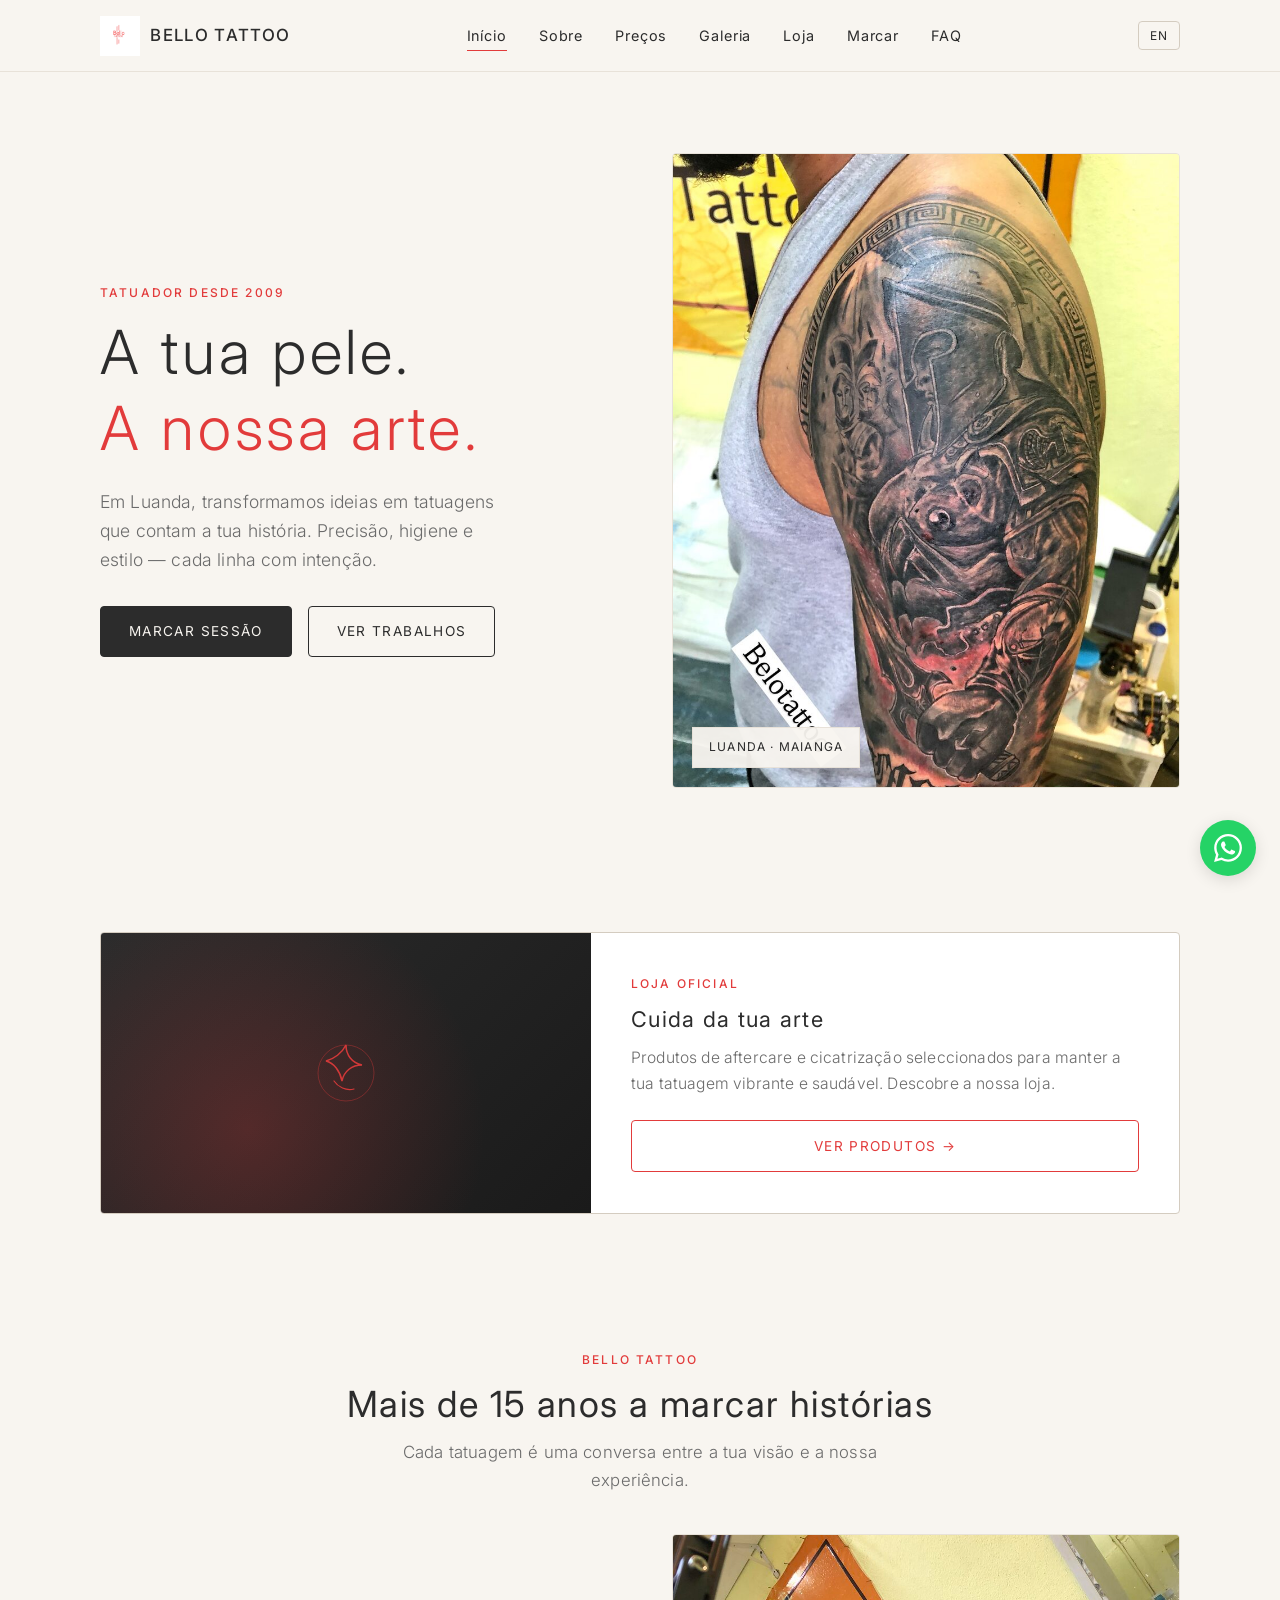
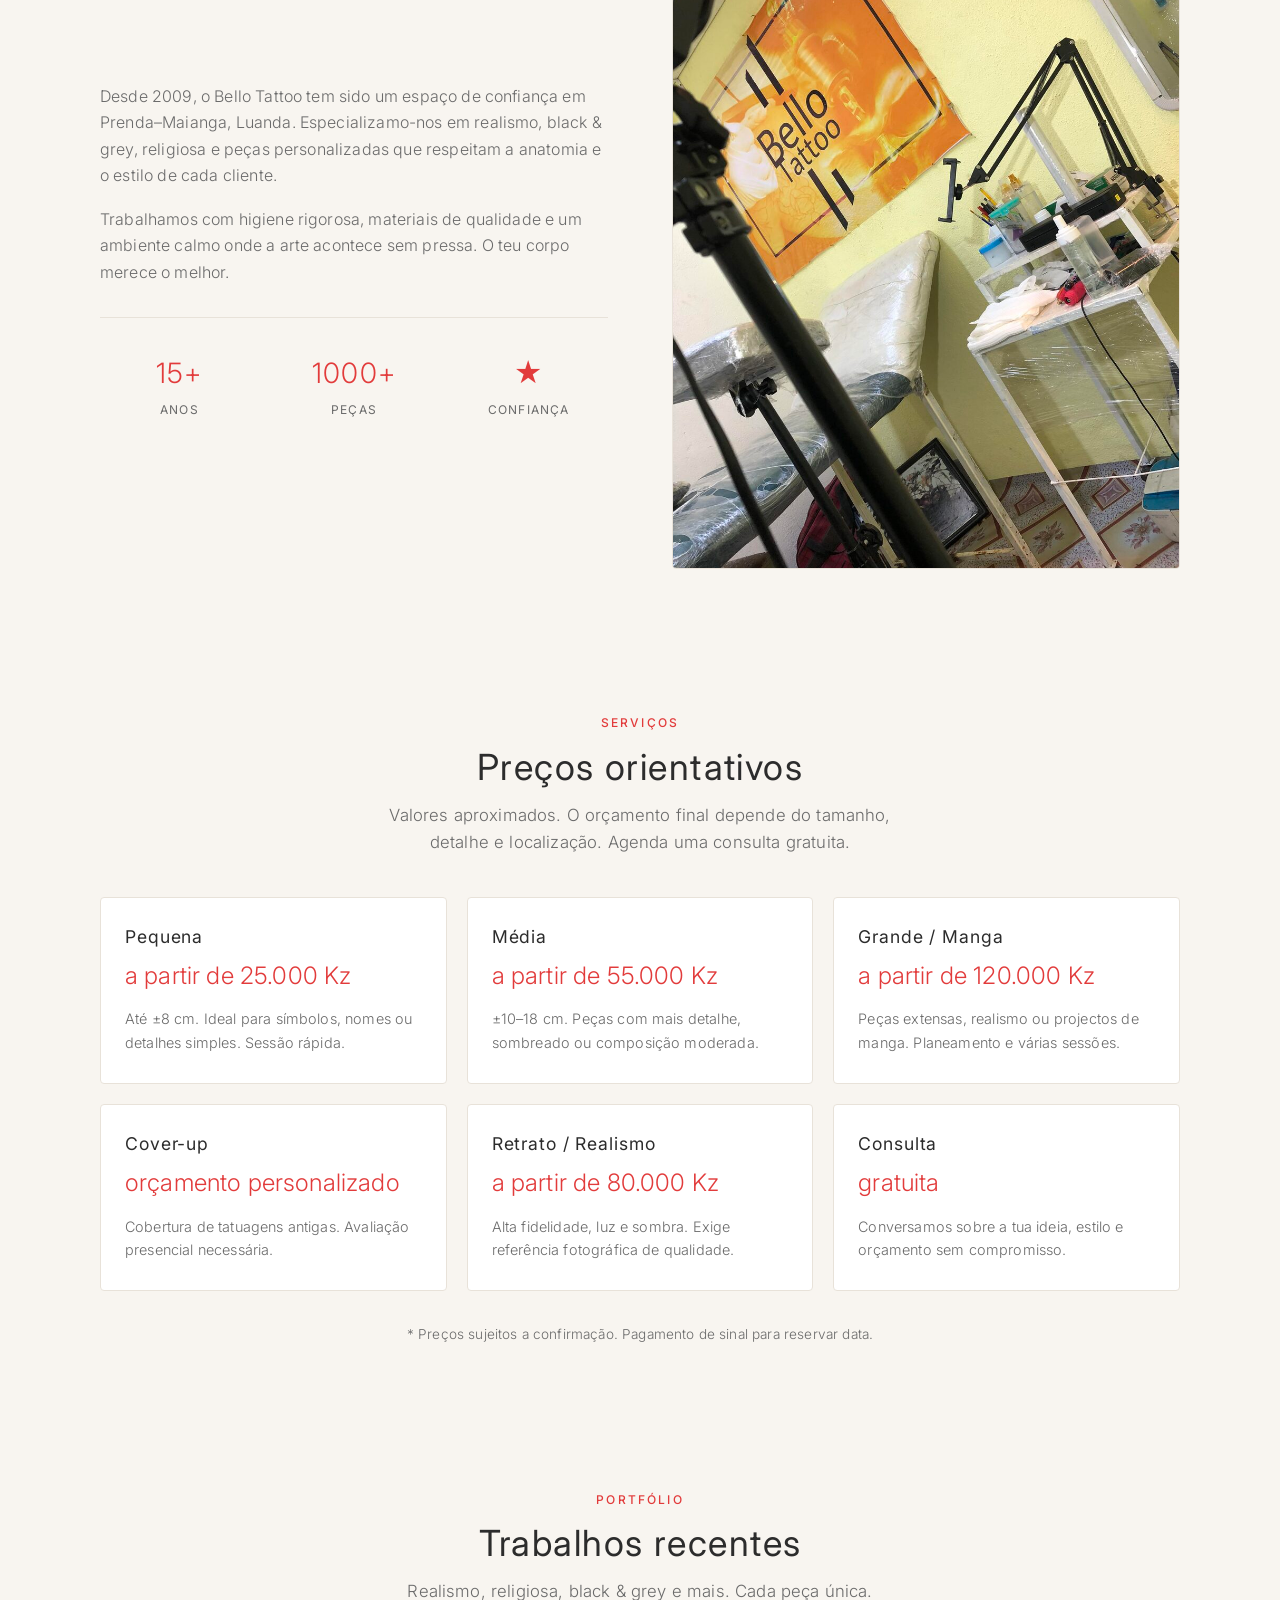
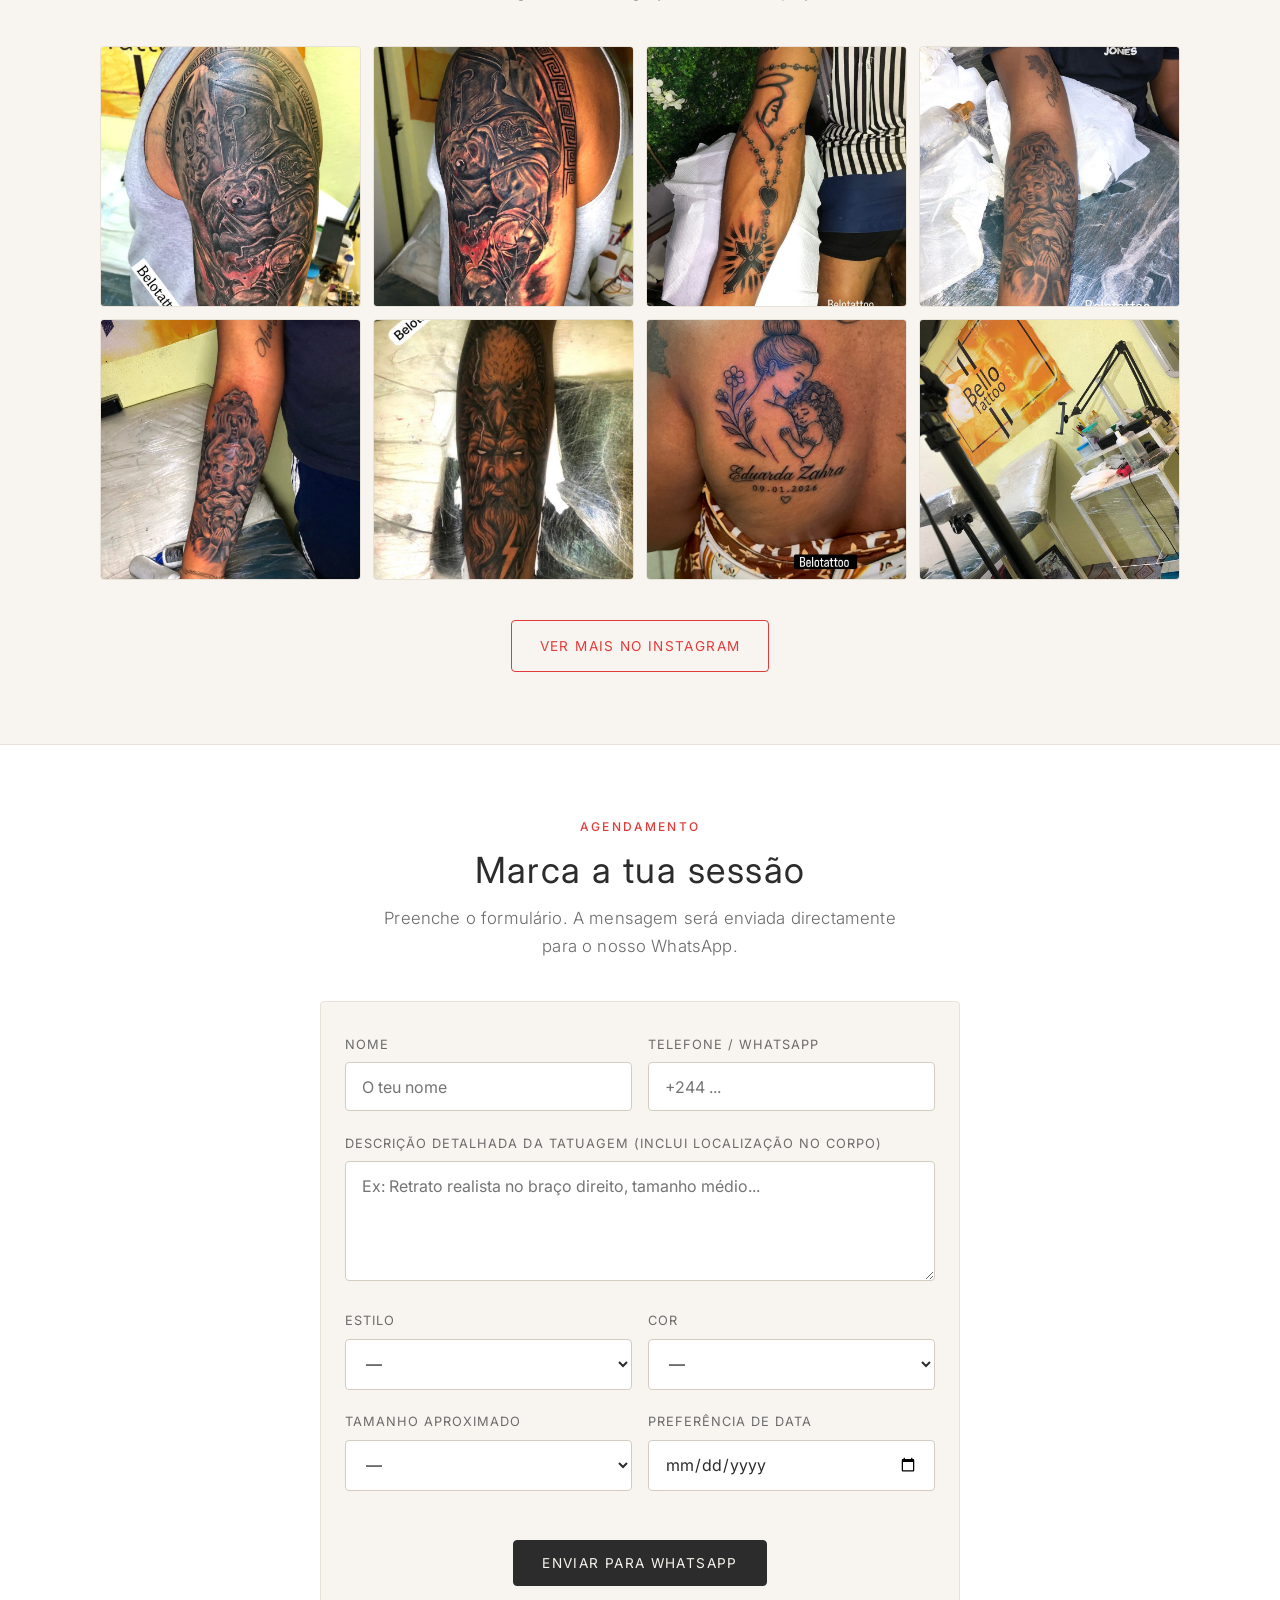
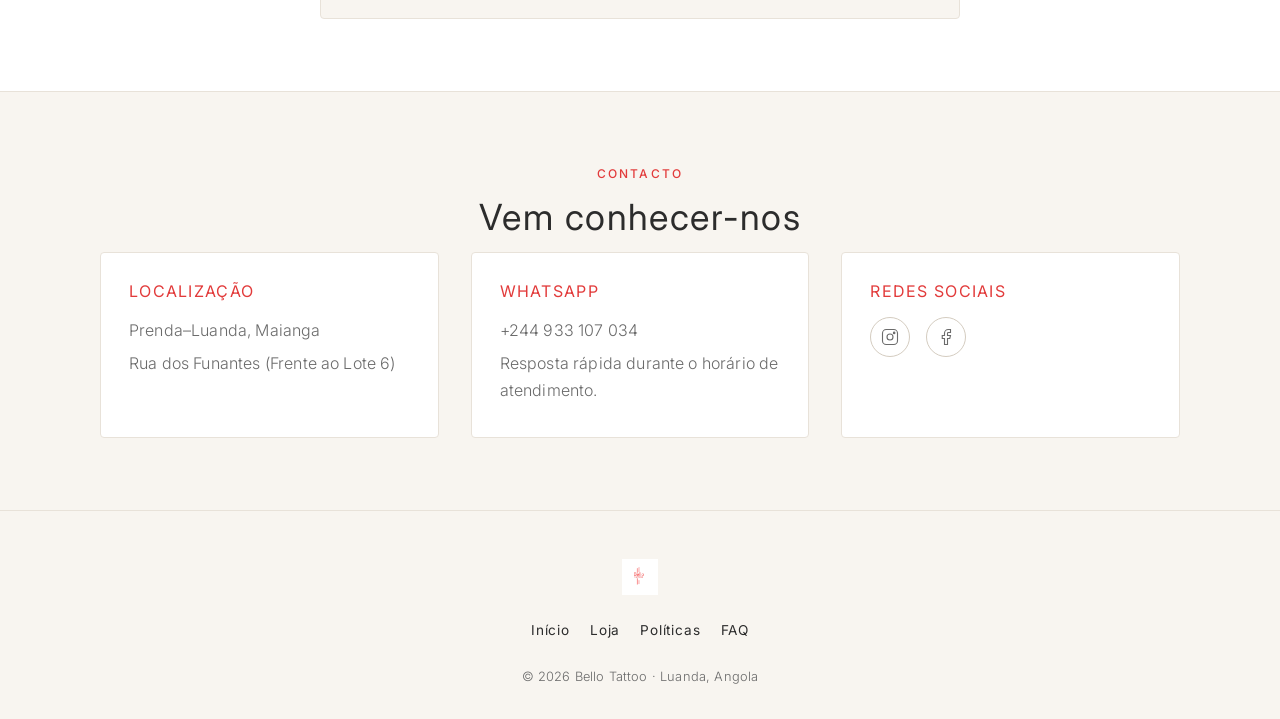
==== Bello-Tattoo-Website/index.html @ 1ad39132 "Add files via upload" ====
<!DOCTYPE html>
<html lang="pt" data-lang="pt">
<head>
  <meta charset="UTF-8" />
  <meta name="viewport" content="width=device-width, initial-scale=1" />
  <meta name="description" content="Bello Tattoo — Tatuagens profissionais em Luanda desde 2009. Arte na pele com excelência." />
  <title>Bello Tattoo | Arte na Pele desde 2009 — Luanda</title>
  <link rel="icon" href="favicon.ico" sizes="any" />
  <link rel="icon" type="image/png" sizes="32x32" href="favicon-32.png" />
  <link rel="icon" type="image/png" sizes="16x16" href="favicon-16.png" />
  <link rel="preconnect" href="https://fonts.googleapis.com" />
  <link rel="preconnect" href="https://fonts.gstatic.com" crossorigin />
  <link href="https://fonts.googleapis.com/css2?family=Inter:wght@300;400;500&display=swap" rel="stylesheet" />
  <link rel="stylesheet" href="css/styles.css" />
</head>
<body>
  <!-- Header -->
  <header class="site-header">
    <div class="header-inner">
      <a href="index.html" class="logo-link">
        <img src="images/logo.jpg" alt="Bello Tattoo" />
        <span class="logo-text">Bello Tattoo</span>
      </a>
      <nav class="nav-desktop">
        <a href="index.html" class="lang-pt">Início</a>
        <a href="index.html" class="lang-en">Home</a>
        <a href="#about" class="lang-pt">Sobre</a>
        <a href="#about" class="lang-en">About</a>
        <a href="#prices" class="lang-pt">Preços</a>
        <a href="#prices" class="lang-en">Prices</a>
        <a href="#gallery" class="lang-pt">Galeria</a>
        <a href="#gallery" class="lang-en">Gallery</a>
        <a href="products.html" class="lang-pt">Loja</a>
        <a href="products.html" class="lang-en">Shop</a>
        <a href="#booking" class="lang-pt">Marcar</a>
        <a href="#booking" class="lang-en">Book</a>
        <a href="faq.html" class="lang-pt">FAQ</a>
        <a href="faq.html" class="lang-en">FAQ</a>
      </nav>
      <div class="header-actions">
        <button class="lang-toggle" type="button" aria-label="Change language">EN</button>
        <button class="hamburger" type="button" aria-label="Menu">
          <span></span><span></span><span></span>
        </button>
      </div>
    </div>
  </header>

  <nav class="nav-mobile">
    <a href="index.html" class="lang-pt">Início</a>
    <a href="index.html" class="lang-en">Home</a>
    <a href="#about" class="lang-pt">Sobre</a>
    <a href="#about" class="lang-en">About</a>
    <a href="#prices" class="lang-pt">Preços</a>
    <a href="#prices" class="lang-en">Prices</a>
    <a href="#gallery" class="lang-pt">Galeria</a>
    <a href="#gallery" class="lang-en">Gallery</a>
    <a href="products.html" class="lang-pt">Loja Aftercare</a>
    <a href="products.html" class="lang-en">Aftercare Shop</a>
    <a href="#booking" class="lang-pt">Marcar Sessão</a>
    <a href="#booking" class="lang-en">Book Session</a>
    <a href="policies.html" class="lang-pt">Políticas</a>
    <a href="policies.html" class="lang-en">Policies</a>
    <a href="faq.html" class="lang-pt">FAQ &amp; Aftercare</a>
    <a href="faq.html" class="lang-en">FAQ &amp; Aftercare</a>
  </nav>

  <main>
    <!-- Hero -->
    <section class="hero">
      <div class="container hero-grid">
        <div class="hero-content">
          <span class="eyebrow lang-pt">Tatuador desde 2009</span>
          <span class="eyebrow lang-en">Tattoo artist since 2009</span>
          <h1 class="lang-pt">A tua pele.<br /><span>A nossa arte.</span></h1>
          <h1 class="lang-en">Your skin.<br /><span>Our art.</span></h1>
          <p class="hero-lead lang-pt">
            Em Luanda, transformamos ideias em tatuagens que contam a tua história.
            Precisão, higiene e estilo — cada linha com intenção.
          </p>
          <p class="hero-lead lang-en">
            In Luanda, we turn ideas into tattoos that tell your story.
            Precision, hygiene and style — every line with purpose.
          </p>
          <div class="hero-cta">
            <a href="#booking" class="btn btn-filled lang-pt">Marcar Sessão</a>
            <a href="#booking" class="btn btn-filled lang-en">Book a Session</a>
            <a href="#gallery" class="btn lang-pt">Ver Trabalhos</a>
            <a href="#gallery" class="btn lang-en">View Work</a>
          </div>
        </div>
        <div class="hero-visual">
          <img src="images/gallery-1.jpg" alt="Tatuagem realista Bello Tattoo" />
          <div class="hero-badge lang-pt">Luanda · Maianga</div>
          <div class="hero-badge lang-en">Luanda · Maianga</div>
        </div>
      </div>
    </section>

    <!-- Artistic Store Card -->
    <section class="store-card-section">
      <div class="container">
        <a href="products.html" class="store-card">
          <div class="store-card-visual">
            <svg viewBox="0 0 80 80" fill="none" xmlns="http://www.w3.org/2000/svg">
              <path d="M40 12c-4 8-12 14-20 16 8 2 14 10 16 20 2-10 10-16 20-16-10-2-16-10-16-20z" stroke="#e23b3b" stroke-width="1.5"/>
              <circle cx="40" cy="40" r="28" stroke="#e23b3b" stroke-width="1" opacity="0.4"/>
              <path d="M28 48c4 6 12 10 20 8" stroke="#e23b3b" stroke-width="1.2" stroke-linecap="round"/>
            </svg>
          </div>
          <div class="store-card-body">
            <span class="eyebrow lang-pt">Loja oficial</span>
            <span class="eyebrow lang-en">Official store</span>
            <h3 class="lang-pt">Cuida da tua arte</h3>
            <h3 class="lang-en">Care for your art</h3>
            <p class="lang-pt">
              Produtos de aftercare e cicatrização seleccionados para manter a tua tatuagem vibrante e saudável.
              Descobre a nossa loja.
            </p>
            <p class="lang-en">
              Selected aftercare and healing products to keep your tattoo vibrant and healthy.
              Explore our shop.
            </p>
            <span class="btn btn-accent lang-pt">Ver produtos →</span>
            <span class="btn btn-accent lang-en">View products →</span>
          </div>
        </a>
      </div>
    </section>

    <!-- About -->
    <section id="about">
      <div class="container">
        <span class="eyebrow" style="text-align:center">Bello Tattoo</span>
        <h2 class="section-title lang-pt">Mais de 15 anos a marcar histórias</h2>
        <h2 class="section-title lang-en">Over 15 years marking stories</h2>
        <p class="section-sub lang-pt">
          Cada tatuagem é uma conversa entre a tua visão e a nossa experiência.
        </p>
        <p class="section-sub lang-en">
          Every tattoo is a conversation between your vision and our experience.
        </p>

        <div class="about-grid">
          <div class="about-text">
            <p class="lang-pt">
              Desde 2009, o Bello Tattoo tem sido um espaço de confiança em Prenda–Maianga, Luanda.
              Especializamo-nos em realismo, black &amp; grey, religiosa e peças personalizadas que respeitam a anatomia e o estilo de cada cliente.
            </p>
            <p class="lang-en">
              Since 2009, Bello Tattoo has been a trusted space in Prenda–Maianga, Luanda.
              We specialise in realism, black &amp; grey, religious pieces and custom work that respects anatomy and each client’s style.
            </p>
            <p class="lang-pt">
              Trabalhamos com higiene rigorosa, materiais de qualidade e um ambiente calmo onde a arte acontece sem pressa.
              O teu corpo merece o melhor.
            </p>
            <p class="lang-en">
              We work with strict hygiene, quality materials and a calm environment where art happens without rush.
              Your body deserves the best.
            </p>
            <div class="about-stats">
              <div class="stat">
                <div class="stat-num">15+</div>
                <div class="stat-label lang-pt">Anos</div>
                <div class="stat-label lang-en">Years</div>
              </div>
              <div class="stat">
                <div class="stat-num">1000+</div>
                <div class="stat-label lang-pt">Peças</div>
                <div class="stat-label lang-en">Pieces</div>
              </div>
              <div class="stat">
                <div class="stat-num">★</div>
                <div class="stat-label lang-pt">Confiança</div>
                <div class="stat-label lang-en">Trust</div>
              </div>
            </div>
          </div>
          <div class="about-img">
            <img src="images/studio.jpg" alt="Estúdio Bello Tattoo" />
          </div>
        </div>
      </div>
    </section>

    <!-- Prices -->
    <section id="prices">
      <div class="container">
        <span class="eyebrow" style="text-align:center">Serviços</span>
        <h2 class="section-title lang-pt">Preços orientativos</h2>
        <h2 class="section-title lang-en">Indicative prices</h2>
        <p class="section-sub lang-pt">
          Valores aproximados. O orçamento final depende do tamanho, detalhe e localização.
          Agenda uma consulta gratuita.
        </p>
        <p class="section-sub lang-en">
          Approximate values. Final quote depends on size, detail and placement.
          Book a free consultation.
        </p>

        <div class="prices-grid">
          <div class="price-card">
            <h3 class="lang-pt">Pequena</h3>
            <h3 class="lang-en">Small</h3>
            <div class="price">a partir de 25.000 Kz</div>
            <p class="lang-pt">Até ±8 cm. Ideal para símbolos, nomes ou detalhes simples. Sessão rápida.</p>
            <p class="lang-en">Up to ±8 cm. Ideal for symbols, names or simple details. Quick session.</p>
          </div>
          <div class="price-card">
            <h3 class="lang-pt">Média</h3>
            <h3 class="lang-en">Medium</h3>
            <div class="price">a partir de 55.000 Kz</div>
            <p class="lang-pt">±10–18 cm. Peças com mais detalhe, sombreado ou composição moderada.</p>
            <p class="lang-en">±10–18 cm. Pieces with more detail, shading or moderate composition.</p>
          </div>
          <div class="price-card">
            <h3 class="lang-pt">Grande / Manga</h3>
            <h3 class="lang-en">Large / Sleeve</h3>
            <div class="price">a partir de 120.000 Kz</div>
            <p class="lang-pt">Peças extensas, realismo ou projectos de manga. Planeamento e várias sessões.</p>
            <p class="lang-en">Extensive pieces, realism or sleeve projects. Planning and multiple sessions.</p>
          </div>
          <div class="price-card">
            <h3 class="lang-pt">Cover-up</h3>
            <h3 class="lang-en">Cover-up</h3>
            <div class="price">orçamento personalizado</div>
            <p class="lang-pt">Cobertura de tatuagens antigas. Avaliação presencial necessária.</p>
            <p class="lang-en">Covering old tattoos. In-person assessment required.</p>
          </div>
          <div class="price-card">
            <h3 class="lang-pt">Retrato / Realismo</h3>
            <h3 class="lang-en">Portrait / Realism</h3>
            <div class="price">a partir de 80.000 Kz</div>
            <p class="lang-pt">Alta fidelidade, luz e sombra. Exige referência fotográfica de qualidade.</p>
            <p class="lang-en">High fidelity, light and shadow. Requires quality photo reference.</p>
          </div>
          <div class="price-card">
            <h3 class="lang-pt">Consulta</h3>
            <h3 class="lang-en">Consultation</h3>
            <div class="price">gratuita</div>
            <p class="lang-pt">Conversamos sobre a tua ideia, estilo e orçamento sem compromisso.</p>
            <p class="lang-en">We discuss your idea, style and budget with no obligation.</p>
          </div>
        </div>
        <p class="price-note lang-pt">* Preços sujeitos a confirmação. Pagamento de sinal para reservar data.</p>
        <p class="price-note lang-en">* Prices subject to confirmation. Deposit required to reserve a date.</p>
      </div>
    </section>

    <!-- Gallery -->
    <section id="gallery">
      <div class="container">
        <span class="eyebrow" style="text-align:center">Portfólio</span>
        <h2 class="section-title lang-pt">Trabalhos recentes</h2>
        <h2 class="section-title lang-en">Recent work</h2>
        <p class="section-sub lang-pt">Realismo, religiosa, black &amp; grey e mais. Cada peça única.</p>
        <p class="section-sub lang-en">Realism, religious, black &amp; grey and more. Every piece unique.</p>

        <div class="gallery-grid">
          <div class="gallery-item"><img src="images/gallery-1.jpg" alt="Tatuagem gladiador" loading="lazy" /></div>
          <div class="gallery-item"><img src="images/gallery-2.jpg" alt="Tatuagem realista" loading="lazy" /></div>
          <div class="gallery-item"><img src="images/gallery-3.jpg" alt="Tatuagem religiosa" loading="lazy" /></div>
          <div class="gallery-item"><img src="images/gallery-4.jpg" alt="Tatuagem anjos" loading="lazy" /></div>
          <div class="gallery-item"><img src="images/gallery-5.jpg" alt="Tatuagem anjos detalhe" loading="lazy" /></div>
          <div class="gallery-item"><img src="images/gallery-6.jpg" alt="Tatuagem águia e face" loading="lazy" /></div>
          <div class="gallery-item"><img src="images/gallery-7.jpg" alt="Tatuagem mãe e filha" loading="lazy" /></div>
          <div class="gallery-item"><img src="images/studio.jpg" alt="Estúdio" loading="lazy" /></div>
        </div>

        <div class="gallery-cta">
          <a href="https://www.instagram.com/p/Dbsh2meKQIz/" target="_blank" rel="noopener" class="btn btn-accent lang-pt">
            Ver mais no Instagram
          </a>
          <a href="https://www.instagram.com/p/Dbsh2meKQIz/" target="_blank" rel="noopener" class="btn btn-accent lang-en">
            See more on Instagram
          </a>
        </div>
      </div>
    </section>

    <!-- Booking -->
    <section id="booking" class="booking-section">
      <div class="container">
        <span class="eyebrow" style="text-align:center">Agendamento</span>
        <h2 class="section-title lang-pt">Marca a tua sessão</h2>
        <h2 class="section-title lang-en">Book your session</h2>
        <p class="section-sub lang-pt">
          Preenche o formulário. A mensagem será enviada directamente para o nosso WhatsApp.
        </p>
        <p class="section-sub lang-en">
          Fill in the form. The message will be sent directly to our WhatsApp.
        </p>

        <form id="booking-form" class="form-card">
          <div class="form-row">
            <div class="form-group">
              <label for="bk-name"><span class="lang-pt">Nome</span><span class="lang-en">Name</span></label>
              <input type="text" id="bk-name" name="name" required placeholder="O teu nome" />
            </div>
            <div class="form-group">
              <label for="bk-phone"><span class="lang-pt">Telefone / WhatsApp</span><span class="lang-en">Phone / WhatsApp</span></label>
              <input type="tel" id="bk-phone" name="phone" placeholder="+244 ..." />
            </div>
          </div>

          <div class="form-group">
            <label for="bk-description">
              <span class="lang-pt">Descrição detalhada da tatuagem (inclui localização no corpo)</span>
              <span class="lang-en">Detailed tattoo description (include body location)</span>
            </label>
            <textarea id="bk-description" name="description" required
              placeholder="Ex: Retrato realista no braço direito, tamanho médio..."></textarea>
          </div>

          <div class="form-row">
            <div class="form-group">
              <label for="bk-style"><span class="lang-pt">Estilo</span><span class="lang-en">Style</span></label>
              <select id="bk-style" name="style">
                <option value="">—</option>
                <option value="Realismo">Realismo</option>
                <option value="Black & Grey">Black &amp; Grey</option>
                <option value="Tradicional / Old School">Tradicional / Old School</option>
                <option value="Neotradicional">Neotradicional</option>
                <option value="Fineline">Fineline</option>
                <option value="Religiosa / Sagrada">Religiosa / Sagrada</option>
                <option value="Lettering">Lettering</option>
                <option value="Geométrico">Geométrico</option>
                <option value="Outro / Personalizado">Outro / Personalizado</option>
              </select>
            </div>
            <div class="form-group">
              <label for="bk-color"><span class="lang-pt">Cor</span><span class="lang-en">Colour</span></label>
              <select id="bk-color" name="color">
                <option value="">—</option>
                <option value="Preto e cinza">Preto e cinza (Black &amp; Grey)</option>
                <option value="Colorido">Colorido</option>
                <option value="Apenas preto">Apenas preto</option>
                <option value="Vermelho e preto">Vermelho e preto</option>
                <option value="A definir">A definir / To decide</option>
              </select>
            </div>
          </div>

          <div class="form-row">
            <div class="form-group">
              <label for="bk-size"><span class="lang-pt">Tamanho aproximado</span><span class="lang-en">Approximate size</span></label>
              <select id="bk-size" name="size">
                <option value="">—</option>
                <option value="Pequeno (até 8cm)">Pequeno (até 8cm)</option>
                <option value="Médio (10–18cm)">Médio (10–18cm)</option>
                <option value="Grande (20cm+)">Grande (20cm+)</option>
                <option value="Manga / Projecto grande">Manga / Projecto grande</option>
              </select>
            </div>
            <div class="form-group">
              <label for="bk-date"><span class="lang-pt">Preferência de data</span><span class="lang-en">Preferred date</span></label>
              <input type="date" id="bk-date" name="date" />
            </div>
          </div>

          <div class="form-actions">
            <button type="submit" class="btn btn-filled lang-pt">Enviar para WhatsApp</button>
            <button type="submit" class="btn btn-filled lang-en">Send to WhatsApp</button>
          </div>
        </form>
      </div>
    </section>

    <!-- Contact -->
    <section id="contact">
      <div class="container">
        <span class="eyebrow" style="text-align:center">Contacto</span>
        <h2 class="section-title lang-pt">Vem conhecer-nos</h2>
        <h2 class="section-title lang-en">Come visit us</h2>

        <div class="contact-grid">
          <div class="contact-card">
            <h3 class="lang-pt">Localização</h3>
            <h3 class="lang-en">Location</h3>
            <p>Prenda–Luanda, Maianga</p>
            <p>Rua dos Funantes (Frente ao Lote 6)</p>
          </div>
          <div class="contact-card">
            <h3>WhatsApp</h3>
            <p><a href="https://wa.me/244933107034">+244 933 107 034</a></p>
            <p class="lang-pt">Resposta rápida durante o horário de atendimento.</p>
            <p class="lang-en">Quick replies during business hours.</p>
          </div>
          <div class="contact-card">
            <h3 class="lang-pt">Redes sociais</h3>
            <h3 class="lang-en">Social</h3>
            <div class="social-links">
              <a href="https://www.instagram.com/p/Dbsh2meKQIz/" target="_blank" rel="noopener" aria-label="Instagram">
                <svg width="18" height="18" viewBox="0 0 24 24" fill="none" stroke="currentColor" stroke-width="1.5"><rect x="2" y="2" width="20" height="20" rx="5"/><circle cx="12" cy="12" r="4"/><circle cx="17.5" cy="6.5" r="1" fill="currentColor"/></svg>
              </a>
              <a href="https://www.facebook.com/jamantaabdance.belo" target="_blank" rel="noopener" aria-label="Facebook">
                <svg width="18" height="18" viewBox="0 0 24 24" fill="none" stroke="currentColor" stroke-width="1.5"><path d="M18 2h-3a5 5 0 0 0-5 5v3H7v4h3v8h4v-8h3l1-4h-4V7a1 1 0 0 1 1-1h3z"/></svg>
              </a>
            </div>
          </div>
        </div>
      </div>
    </section>
  </main>

  <footer class="site-footer">
    <div class="container">
      <div class="footer-logo">
        <img src="images/logo.jpg" alt="Bello Tattoo" />
      </div>
      <nav class="footer-nav">
        <a href="index.html" class="lang-pt">Início</a>
        <a href="index.html" class="lang-en">Home</a>
        <a href="products.html" class="lang-pt">Loja</a>
        <a href="products.html" class="lang-en">Shop</a>
        <a href="policies.html" class="lang-pt">Políticas</a>
        <a href="policies.html" class="lang-en">Policies</a>
        <a href="faq.html" class="lang-pt">FAQ</a>
        <a href="faq.html" class="lang-en">FAQ</a>
      </nav>
      <p class="footer-copy">© 2026 Bello Tattoo · Luanda, Angola</p>
    </div>
  </footer>

  <!-- Floating WhatsApp -->
  <a href="https://wa.me/244933107034" class="wa-float" target="_blank" rel="noopener" aria-label="WhatsApp">
    <svg viewBox="0 0 24 24"><path d="M17.472 14.382c-.297-.149-1.758-.867-2.03-.967-.273-.099-.471-.148-.67.15-.197.297-.767.966-.94 1.164-.173.199-.347.223-.644.075-.297-.15-1.255-.463-2.39-1.475-.883-.788-1.48-1.761-1.653-2.059-.173-.297-.018-.458.13-.606.134-.133.298-.347.446-.52.149-.174.198-.298.298-.497.099-.198.05-.371-.025-.52-.075-.149-.669-1.612-.916-2.207-.242-.579-.487-.5-.669-.51-.173-.008-.371-.01-.57-.01-.198 0-.52.074-.792.372-.272.297-1.04 1.016-1.04 2.479 0 1.462 1.065 2.875 1.213 3.074.149.198 2.096 3.2 5.077 4.487.709.306 1.262.489 1.694.625.712.227 1.36.195 1.871.118.571-.085 1.758-.719 2.006-1.413.248-.694.248-1.289.173-1.413-.074-.124-.272-.198-.57-.347m-5.421 7.403h-.004a9.87 9.87 0 01-5.031-1.378l-.361-.214-3.741.982.998-3.648-.235-.374a9.86 9.86 0 01-1.51-5.26c.001-5.45 4.436-9.884 9.888-9.884 2.64 0 5.122 1.03 6.988 2.898a9.825 9.825 0 012.893 6.994c-.003 5.45-4.435 9.884-9.885 9.884m8.413-18.297A11.815 11.815 0 0012.05 0C5.495 0 .16 5.335.157 11.892c0 2.096.547 4.142 1.588 5.945L.057 24l6.305-1.654a11.882 11.882 0 005.683 1.448h.005c6.554 0 11.89-5.335 11.893-11.893a11.821 11.821 0 00-3.48-8.413z"/></svg>
  </a>

  <script src="js/main.js"></script>
</body>
</html>
---- Bello-Tattoo-Website/css/styles.css ----
/* ============================================
   Bello Tattoo — Premium thin-line design
   Soft cream / charcoal / brand red accent
   Mobile-first, fully responsive
   ============================================ */

:root {
  --bg: #f8f5f0;
  --bg-card: #ffffff;
  --text: #2c2c2c;
  --text-muted: #6b6b6b;
  --accent: #e23b3b;
  --accent-soft: #f5d5d5;
  --border: #e8e2d9;
  --border-strong: #d4ccc0;
  --radius: 4px;
  --font: "Inter", system-ui, -apple-system, "Segoe UI", Roboto, sans-serif;
  --max: 1120px;
  --header-h: 72px;
}

*,
*::before,
*::after {
  box-sizing: border-box;
  margin: 0;
  padding: 0;
}

html {
  scroll-behavior: smooth;
  font-size: 16px;
}

body {
  font-family: var(--font);
  font-weight: 400;
  color: var(--text);
  background: var(--bg);
  line-height: 1.65;
  letter-spacing: 0.01em;
  -webkit-font-smoothing: antialiased;
  overflow-x: hidden;
}

img {
  max-width: 100%;
  height: auto;
  display: block;
}

a {
  color: inherit;
  text-decoration: none;
}

ul {
  list-style: none;
}

button,
input,
select,
textarea {
  font-family: inherit;
  font-size: inherit;
}

/* ---------- Typography ---------- */
h1, h2, h3, h4 {
  font-weight: 400;
  letter-spacing: 0.04em;
  line-height: 1.25;
}

.section-title {
  font-size: clamp(1.6rem, 4vw, 2.25rem);
  margin-bottom: 0.75rem;
  text-align: center;
}

.section-sub {
  text-align: center;
  color: var(--text-muted);
  font-weight: 300;
  max-width: 520px;
  margin: 0 auto 2.5rem;
  font-size: 1.05rem;
}

.eyebrow {
  display: block;
  font-size: 0.75rem;
  letter-spacing: 0.18em;
  text-transform: uppercase;
  color: var(--accent);
  margin-bottom: 0.75rem;
  font-weight: 500;
}

/* ---------- Layout ---------- */
.container {
  width: 100%;
  max-width: var(--max);
  margin: 0 auto;
  padding: 0 1.25rem;
}

section {
  padding: 4.5rem 0;
}

/* ---------- Header ---------- */
.site-header {
  position: fixed;
  top: 0;
  left: 0;
  right: 0;
  height: var(--header-h);
  background: rgba(248, 245, 240, 0.92);
  backdrop-filter: blur(10px);
  border-bottom: 1px solid var(--border);
  z-index: 1000;
  transition: background 0.25s;
}

.header-inner {
  display: flex;
  align-items: center;
  justify-content: space-between;
  height: 100%;
  max-width: var(--max);
  margin: 0 auto;
  padding: 0 1.25rem;
}

.logo-link {
  display: flex;
  align-items: center;
  gap: 0.65rem;
}

.logo-link img {
  height: 40px;
  width: auto;
}

.logo-text {
  font-size: 1.05rem;
  font-weight: 500;
  letter-spacing: 0.08em;
  text-transform: uppercase;
}

.nav-desktop {
  display: none;
  gap: 2rem;
  align-items: center;
}

.nav-desktop a {
  font-size: 0.9rem;
  font-weight: 400;
  letter-spacing: 0.06em;
  position: relative;
  padding: 0.25rem 0;
}

.nav-desktop a::after {
  content: "";
  position: absolute;
  left: 0;
  bottom: 0;
  width: 0;
  height: 1px;
  background: var(--accent);
  transition: width 0.3s ease;
}

.nav-desktop a:hover::after,
.nav-desktop a.active::after {
  width: 100%;
}

.header-actions {
  display: flex;
  align-items: center;
  gap: 0.75rem;
}

.lang-toggle {
  border: 1px solid var(--border-strong);
  background: transparent;
  padding: 0.35rem 0.7rem;
  font-size: 0.75rem;
  letter-spacing: 0.08em;
  cursor: pointer;
  border-radius: var(--radius);
  color: var(--text);
  transition: border-color 0.2s, color 0.2s;
}

.lang-toggle:hover {
  border-color: var(--accent);
  color: var(--accent);
}

/* Hamburger */
.hamburger {
  width: 28px;
  height: 20px;
  display: flex;
  flex-direction: column;
  justify-content: space-between;
  background: none;
  border: none;
  cursor: pointer;
  padding: 0;
  z-index: 1001;
}

.hamburger span {
  display: block;
  height: 1.5px;
  width: 100%;
  background: var(--text);
  transition: transform 0.35s ease, opacity 0.25s ease;
  transform-origin: center;
}

.hamburger.open span:nth-child(1) {
  transform: translateY(9.25px) rotate(45deg);
}

.hamburger.open span:nth-child(2) {
  opacity: 0;
}

.hamburger.open span:nth-child(3) {
  transform: translateY(-9.25px) rotate(-45deg);
}

/* Mobile nav */
.nav-mobile {
  position: fixed;
  inset: 0;
  background: var(--bg);
  display: flex;
  flex-direction: column;
  align-items: center;
  justify-content: center;
  gap: 1.75rem;
  opacity: 0;
  visibility: hidden;
  transition: opacity 0.3s, visibility 0.3s;
  z-index: 999;
}

.nav-mobile.open {
  opacity: 1;
  visibility: visible;
}

.nav-mobile a {
  font-size: 1.35rem;
  letter-spacing: 0.1em;
  font-weight: 300;
}

.nav-mobile a:hover {
  color: var(--accent);
}

/* ---------- Buttons ---------- */
.btn {
  display: inline-flex;
  align-items: center;
  justify-content: center;
  gap: 0.5rem;
  padding: 0.85rem 1.75rem;
  border: 1px solid var(--text);
  background: transparent;
  color: var(--text);
  font-size: 0.85rem;
  font-weight: 400;
  letter-spacing: 0.1em;
  text-transform: uppercase;
  border-radius: var(--radius);
  cursor: pointer;
  transition: background 0.25s, color 0.25s, border-color 0.25s;
}

.btn:hover {
  background: var(--text);
  color: var(--bg);
}

.btn-accent {
  border-color: var(--accent);
  color: var(--accent);
}

.btn-accent:hover {
  background: var(--accent);
  color: #fff;
}

.btn-filled {
  background: var(--text);
  color: var(--bg);
  border-color: var(--text);
}

.btn-filled:hover {
  background: var(--accent);
  border-color: var(--accent);
  color: #fff;
}

/* ---------- Hero ---------- */
.hero {
  min-height: 100vh;
  display: flex;
  align-items: center;
  padding-top: calc(var(--header-h) + 2rem);
  padding-bottom: 4rem;
  position: relative;
}

.hero-grid {
  display: grid;
  gap: 3rem;
  align-items: center;
}

.hero-content h1 {
  font-size: clamp(2.4rem, 7vw, 3.8rem);
  font-weight: 300;
  letter-spacing: 0.06em;
  margin-bottom: 1.25rem;
}

.hero-content h1 span {
  color: var(--accent);
}

.hero-lead {
  font-size: 1.1rem;
  font-weight: 300;
  color: var(--text-muted);
  max-width: 420px;
  margin-bottom: 2rem;
}

.hero-cta {
  display: flex;
  flex-wrap: wrap;
  gap: 1rem;
}

.hero-visual {
  position: relative;
}

.hero-visual img {
  width: 100%;
  aspect-ratio: 4/5;
  object-fit: cover;
  border: 1px solid var(--border);
  border-radius: var(--radius);
}

.hero-badge {
  position: absolute;
  bottom: 1.25rem;
  left: 1.25rem;
  background: rgba(248, 245, 240, 0.95);
  border: 1px solid var(--border);
  padding: 0.6rem 1rem;
  font-size: 0.75rem;
  letter-spacing: 0.1em;
  text-transform: uppercase;
}

/* ---------- Store Card (artistic) ---------- */
.store-card-section {
  padding: 2rem 0 4rem;
}

.store-card {
  display: grid;
  gap: 0;
  border: 1px solid var(--border-strong);
  border-radius: var(--radius);
  overflow: hidden;
  background: var(--bg-card);
  transition: border-color 0.3s;
}

.store-card:hover {
  border-color: var(--accent);
}

.store-card-visual {
  aspect-ratio: 16/10;
  background: linear-gradient(135deg, #2c2c2c 0%, #1a1a1a 100%);
  display: flex;
  align-items: center;
  justify-content: center;
  position: relative;
  overflow: hidden;
}

.store-card-visual::before {
  content: "";
  position: absolute;
  inset: 0;
  background: radial-gradient(circle at 30% 70%, rgba(226, 59, 59, 0.25), transparent 60%);
}

.store-card-visual svg {
  width: 80px;
  height: 80px;
  opacity: 0.9;
  position: relative;
  z-index: 1;
}

.store-card-body {
  padding: 2rem 1.75rem;
  text-align: center;
}

.store-card-body h3 {
  font-size: 1.35rem;
  margin-bottom: 0.75rem;
  letter-spacing: 0.06em;
}

.store-card-body p {
  color: var(--text-muted);
  font-weight: 300;
  margin-bottom: 1.5rem;
  font-size: 0.98rem;
}

/* ---------- About ---------- */
.about-grid {
  display: grid;
  gap: 2.5rem;
  align-items: center;
}

.about-text p {
  margin-bottom: 1.1rem;
  color: var(--text-muted);
  font-weight: 300;
}

.about-stats {
  display: grid;
  grid-template-columns: repeat(3, 1fr);
  gap: 1rem;
  margin-top: 2rem;
  padding-top: 2rem;
  border-top: 1px solid var(--border);
}

.stat {
  text-align: center;
}

.stat-num {
  font-size: 1.75rem;
  font-weight: 300;
  color: var(--accent);
  letter-spacing: 0.04em;
}

.stat-label {
  font-size: 0.75rem;
  letter-spacing: 0.1em;
  text-transform: uppercase;
  color: var(--text-muted);
  margin-top: 0.25rem;
}

.about-img {
  border: 1px solid var(--border);
  border-radius: var(--radius);
  overflow: hidden;
}

.about-img img {
  width: 100%;
  aspect-ratio: 4/5;
  object-fit: cover;
}

/* ---------- Prices / Services ---------- */
.prices-grid {
  display: grid;
  gap: 1.25rem;
}

.price-card {
  border: 1px solid var(--border);
  border-radius: var(--radius);
  padding: 1.75rem 1.5rem;
  background: var(--bg-card);
  transition: border-color 0.25s;
}

.price-card:hover {
  border-color: var(--accent);
}

.price-card h3 {
  font-size: 1.1rem;
  margin-bottom: 0.5rem;
  letter-spacing: 0.05em;
}

.price-card .price {
  font-size: 1.5rem;
  font-weight: 300;
  color: var(--accent);
  margin-bottom: 0.75rem;
}

.price-card p {
  font-size: 0.9rem;
  color: var(--text-muted);
  font-weight: 300;
}

.price-note {
  text-align: center;
  margin-top: 2rem;
  font-size: 0.85rem;
  color: var(--text-muted);
  font-weight: 300;
}

/* ---------- Gallery ---------- */
.gallery-grid {
  display: grid;
  grid-template-columns: repeat(2, 1fr);
  gap: 0.75rem;
}

.gallery-item {
  position: relative;
  overflow: hidden;
  border: 1px solid var(--border);
  border-radius: var(--radius);
  aspect-ratio: 1;
}

.gallery-item img {
  width: 100%;
  height: 100%;
  object-fit: cover;
  transition: transform 0.5s ease;
}

.gallery-item:hover img {
  transform: scale(1.04);
}

.gallery-cta {
  text-align: center;
  margin-top: 2.5rem;
}

/* ---------- Booking Form ---------- */
.booking-section {
  background: var(--bg-card);
  border-top: 1px solid var(--border);
  border-bottom: 1px solid var(--border);
}

.form-card {
  max-width: 640px;
  margin: 0 auto;
  border: 1px solid var(--border);
  border-radius: var(--radius);
  padding: 2rem 1.5rem;
  background: var(--bg);
}

.form-group {
  margin-bottom: 1.35rem;
}

.form-group label {
  display: block;
  font-size: 0.8rem;
  letter-spacing: 0.08em;
  text-transform: uppercase;
  margin-bottom: 0.45rem;
  color: var(--text-muted);
}

.form-group input,
.form-group select,
.form-group textarea {
  width: 100%;
  padding: 0.85rem 1rem;
  border: 1px solid var(--border-strong);
  border-radius: var(--radius);
  background: var(--bg-card);
  color: var(--text);
  transition: border-color 0.2s;
}

.form-group input:focus,
.form-group select:focus,
.form-group textarea:focus {
  outline: none;
  border-color: var(--accent);
}

.form-group textarea {
  min-height: 120px;
  resize: vertical;
}

.form-row {
  display: grid;
  gap: 1rem;
}

.form-actions {
  margin-top: 1.75rem;
  text-align: center;
}

/* ---------- Contact ---------- */
.contact-grid {
  display: grid;
  gap: 2rem;
}

.contact-card {
  border: 1px solid var(--border);
  border-radius: var(--radius);
  padding: 1.75rem;
  background: var(--bg-card);
}

.contact-card h3 {
  font-size: 1rem;
  letter-spacing: 0.08em;
  text-transform: uppercase;
  margin-bottom: 1rem;
  color: var(--accent);
}

.contact-card p,
.contact-card a {
  font-weight: 300;
  color: var(--text-muted);
  margin-bottom: 0.4rem;
}

.contact-card a:hover {
  color: var(--accent);
}

.social-links {
  display: flex;
  gap: 1rem;
  margin-top: 1rem;
}

.social-links a {
  width: 40px;
  height: 40px;
  border: 1px solid var(--border-strong);
  border-radius: 50%;
  display: flex;
  align-items: center;
  justify-content: center;
  transition: border-color 0.2s, color 0.2s;
}

.social-links a:hover {
  border-color: var(--accent);
  color: var(--accent);
}

/* ---------- Footer ---------- */
.site-footer {
  padding: 3rem 0 2rem;
  border-top: 1px solid var(--border);
  text-align: center;
}

.footer-logo {
  margin-bottom: 1rem;
}

.footer-logo img {
  height: 36px;
  margin: 0 auto;
}

.footer-nav {
  display: flex;
  flex-wrap: wrap;
  justify-content: center;
  gap: 1.25rem;
  margin: 1.5rem 0;
  font-size: 0.85rem;
  letter-spacing: 0.06em;
}

.footer-nav a:hover {
  color: var(--accent);
}

.footer-copy {
  font-size: 0.8rem;
  color: var(--text-muted);
  font-weight: 300;
}

/* ---------- Floating WhatsApp ---------- */
.wa-float {
  position: fixed;
  bottom: 1.5rem;
  right: 1.5rem;
  width: 56px;
  height: 56px;
  background: #25d366;
  border-radius: 50%;
  display: flex;
  align-items: center;
  justify-content: center;
  box-shadow: 0 4px 16px rgba(0, 0, 0, 0.12);
  z-index: 900;
  transition: transform 0.2s;
}

.wa-float:hover {
  transform: scale(1.06);
}

.wa-float svg {
  width: 28px;
  height: 28px;
  fill: #fff;
}

/* ---------- Products page ---------- */
.page-hero {
  padding-top: calc(var(--header-h) + 3rem);
  padding-bottom: 2.5rem;
  text-align: center;
}

.products-grid {
  display: grid;
  gap: 1.5rem;
  padding-bottom: 4rem;
}

.product-card {
  border: 1px solid var(--border);
  border-radius: var(--radius);
  background: var(--bg-card);
  overflow: hidden;
  display: flex;
  flex-direction: column;
  transition: border-color 0.25s;
}

.product-card:hover {
  border-color: var(--accent);
}

.product-img {
  aspect-ratio: 1;
  background: linear-gradient(145deg, #f0ebe3, #e8e2d9);
  display: flex;
  align-items: center;
  justify-content: center;
  font-size: 3rem;
  color: var(--accent);
  opacity: 0.7;
}

.product-body {
  padding: 1.5rem;
  flex: 1;
  display: flex;
  flex-direction: column;
}

.product-body h3 {
  font-size: 1.1rem;
  margin-bottom: 0.5rem;
}

.product-body .price {
  color: var(--accent);
  font-size: 1.25rem;
  font-weight: 300;
  margin-bottom: 0.75rem;
}

.product-body p {
  font-size: 0.9rem;
  color: var(--text-muted);
  font-weight: 300;
  flex: 1;
  margin-bottom: 1.25rem;
}

.qty-row {
  display: flex;
  align-items: center;
  gap: 0.75rem;
  margin-bottom: 1rem;
}

.qty-row button {
  width: 32px;
  height: 32px;
  border: 1px solid var(--border-strong);
  background: transparent;
  border-radius: var(--radius);
  cursor: pointer;
  font-size: 1rem;
  line-height: 1;
}

.qty-row input {
  width: 48px;
  text-align: center;
  border: 1px solid var(--border);
  padding: 0.35rem;
  border-radius: var(--radius);
}

/* Cart drawer */
.cart-bar {
  position: fixed;
  bottom: 0;
  left: 0;
  right: 0;
  background: var(--bg-card);
  border-top: 1px solid var(--border-strong);
  padding: 1rem 1.25rem;
  display: none;
  align-items: center;
  justify-content: space-between;
  z-index: 800;
  box-shadow: 0 -4px 20px rgba(0, 0, 0, 0.04);
}

.cart-bar.visible {
  display: flex;
}

.cart-info {
  font-size: 0.9rem;
}

.cart-info strong {
  color: var(--accent);
}

/* ---------- Policies / FAQ ---------- */
.policy-block,
.faq-item {
  border: 1px solid var(--border);
  border-radius: var(--radius);
  padding: 1.5rem;
  margin-bottom: 1rem;
  background: var(--bg-card);
}

.policy-block h3,
.faq-item h3 {
  font-size: 1.05rem;
  margin-bottom: 0.75rem;
  letter-spacing: 0.04em;
}

.policy-block p,
.faq-item p {
  color: var(--text-muted);
  font-weight: 300;
  font-size: 0.95rem;
}

.faq-item + .faq-item {
  margin-top: 0.75rem;
}

/* ---------- Aftercare steps ---------- */
.aftercare-steps {
  display: grid;
  gap: 1.25rem;
  margin-top: 2rem;
}

.step {
  display: flex;
  gap: 1.25rem;
  align-items: flex-start;
  border: 1px solid var(--border);
  border-radius: var(--radius);
  padding: 1.35rem;
  background: var(--bg-card);
}

.step-num {
  flex-shrink: 0;
  width: 36px;
  height: 36px;
  border: 1px solid var(--accent);
  border-radius: 50%;
  display: flex;
  align-items: center;
  justify-content: center;
  font-size: 0.9rem;
  color: var(--accent);
}

.step h4 {
  font-size: 1rem;
  margin-bottom: 0.35rem;
}

.step p {
  font-size: 0.9rem;
  color: var(--text-muted);
  font-weight: 300;
}

/* ---------- Responsive ---------- */
@media (min-width: 640px) {
  .prices-grid {
    grid-template-columns: repeat(2, 1fr);
  }

  .products-grid {
    grid-template-columns: repeat(2, 1fr);
  }

  .form-row {
    grid-template-columns: 1fr 1fr;
  }

  .gallery-grid {
    grid-template-columns: repeat(3, 1fr);
  }
}

@media (min-width: 900px) {
  .nav-desktop {
    display: flex;
  }

  .hamburger {
    display: none;
  }

  .hero-grid {
    grid-template-columns: 1fr 1fr;
    gap: 4rem;
  }

  .about-grid {
    grid-template-columns: 1fr 1fr;
    gap: 4rem;
  }

  .store-card {
    grid-template-columns: 1fr 1.2fr;
  }

  .store-card-visual {
    aspect-ratio: auto;
    min-height: 280px;
  }

  .store-card-body {
    text-align: left;
    display: flex;
    flex-direction: column;
    justify-content: center;
    padding: 2.5rem;
  }

  .prices-grid {
    grid-template-columns: repeat(3, 1fr);
  }

  .products-grid {
    grid-template-columns: repeat(3, 1fr);
  }

  .contact-grid {
    grid-template-columns: repeat(3, 1fr);
  }

  .gallery-grid {
    grid-template-columns: repeat(4, 1fr);
  }
}

/* Utility */
.hidden {
  display: none !important;
}

[data-lang="en"] .lang-pt {
  display: none;
}

[data-lang="pt"] .lang-en {
  display: none;
}
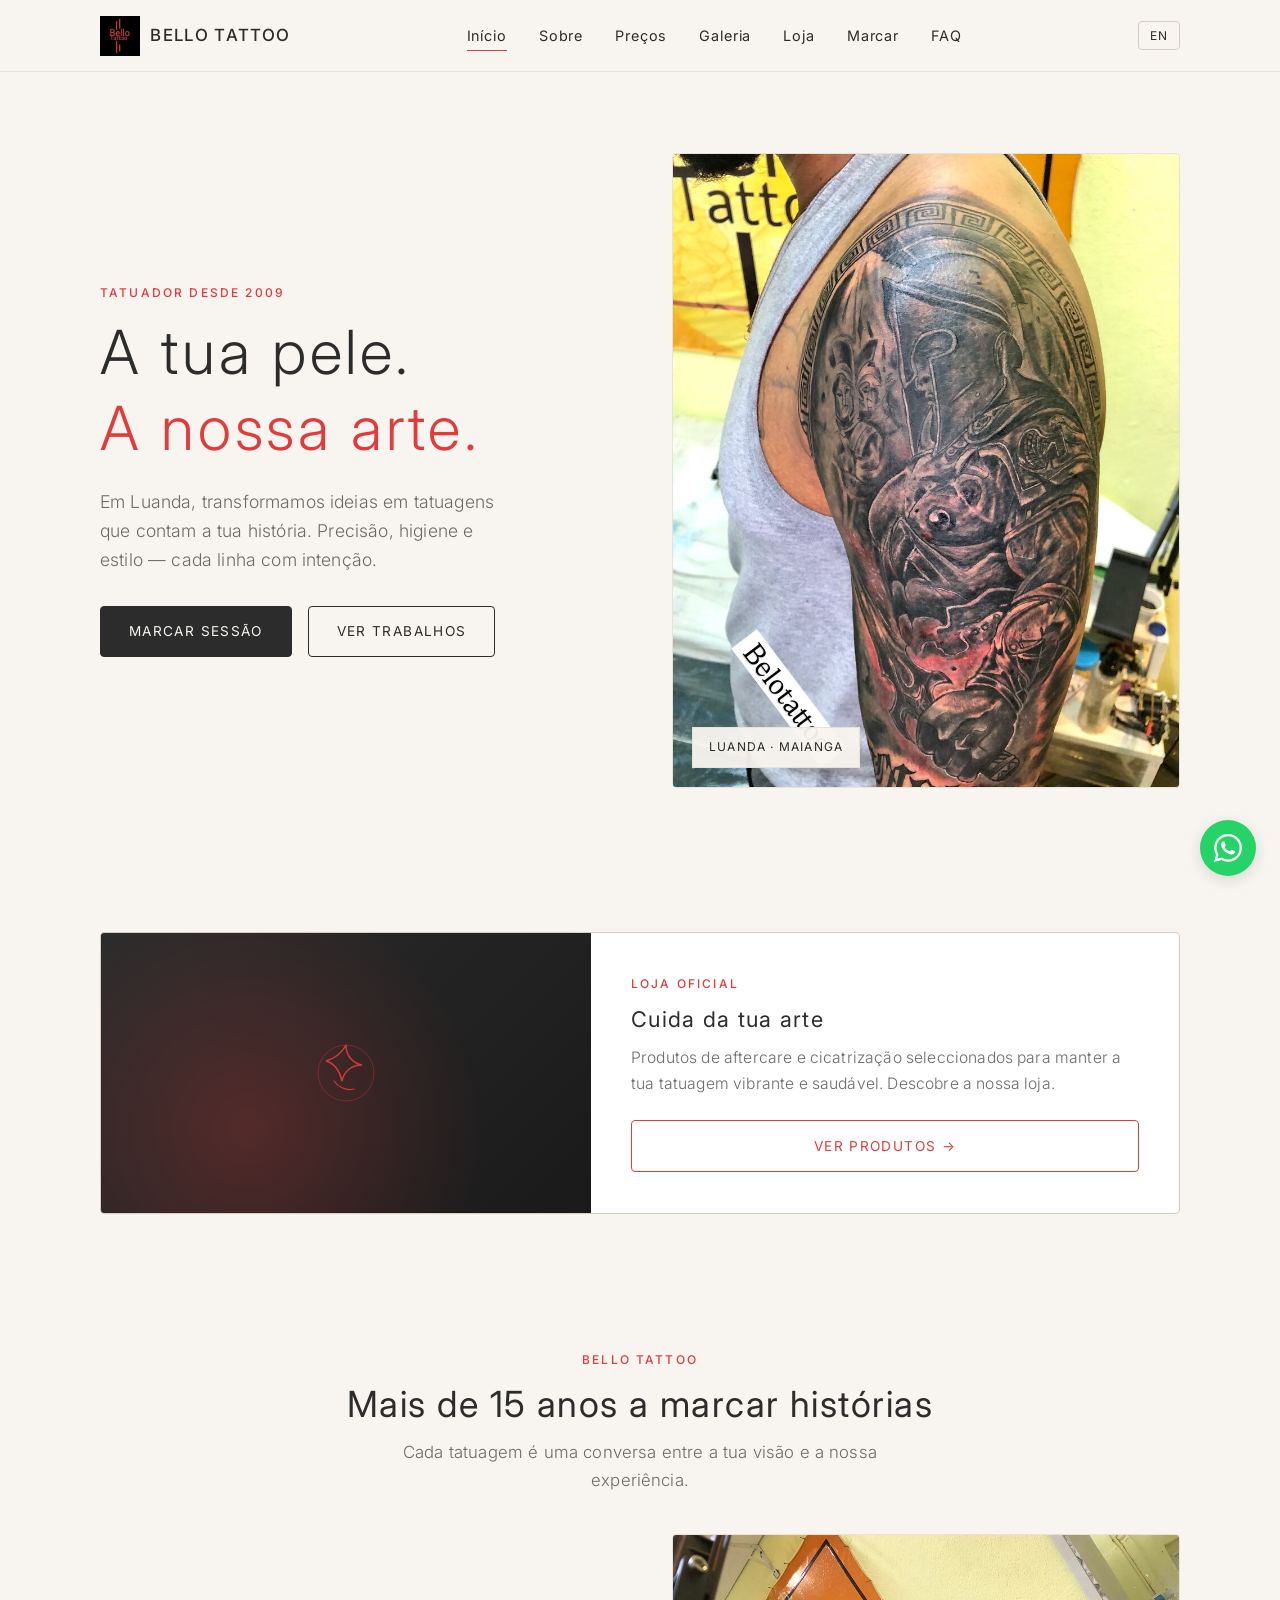
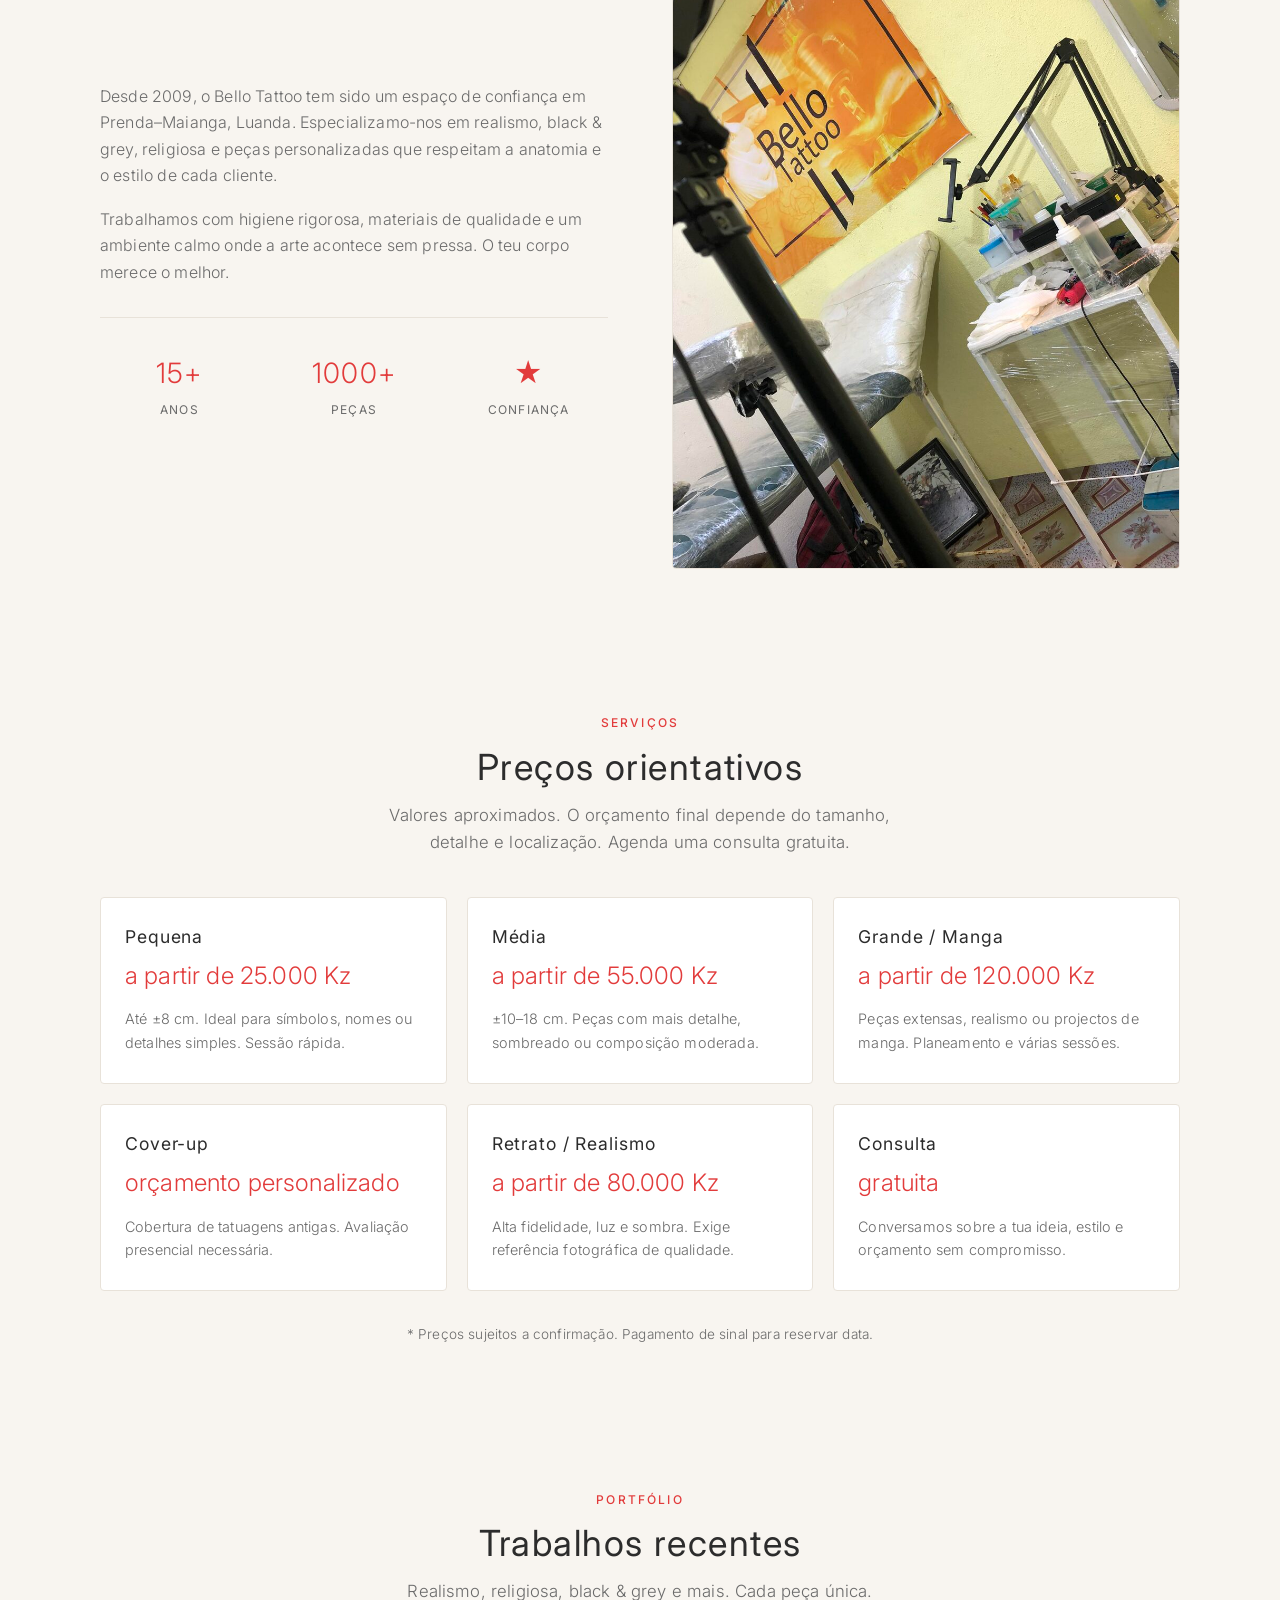
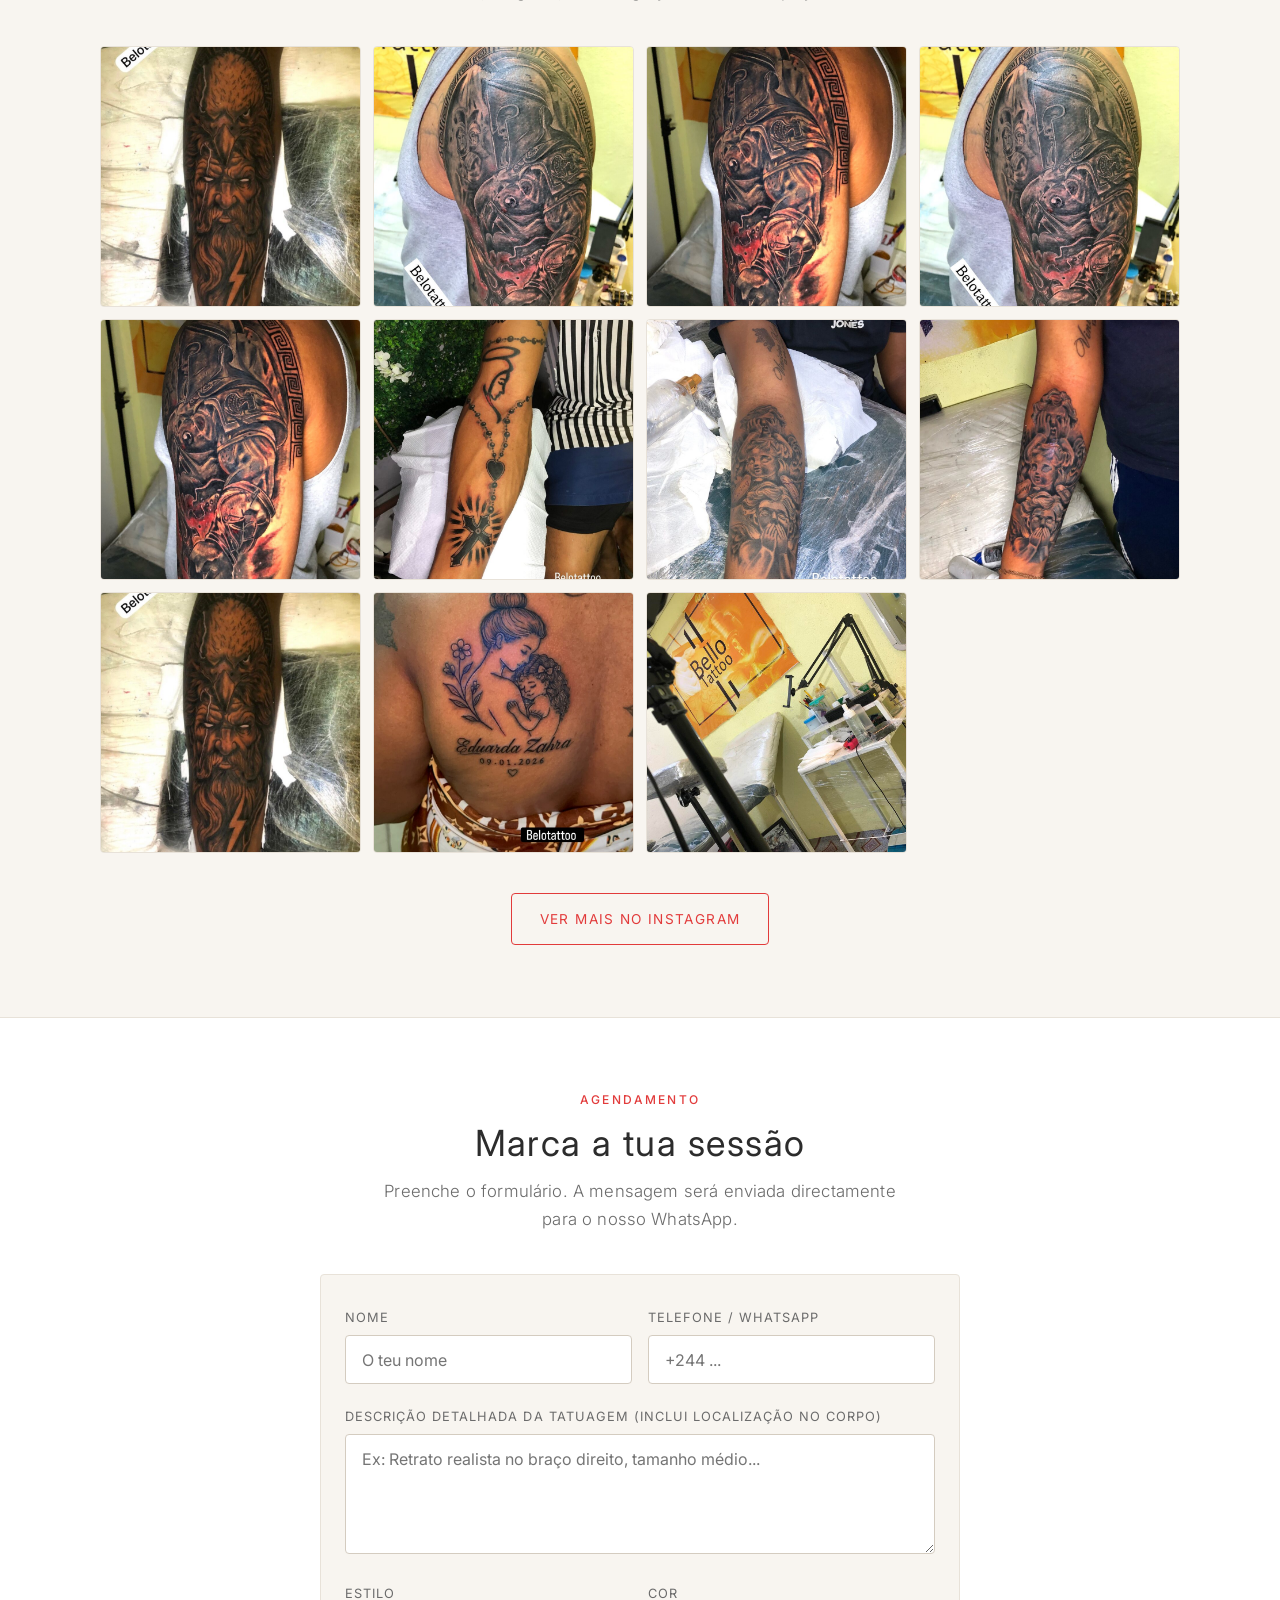
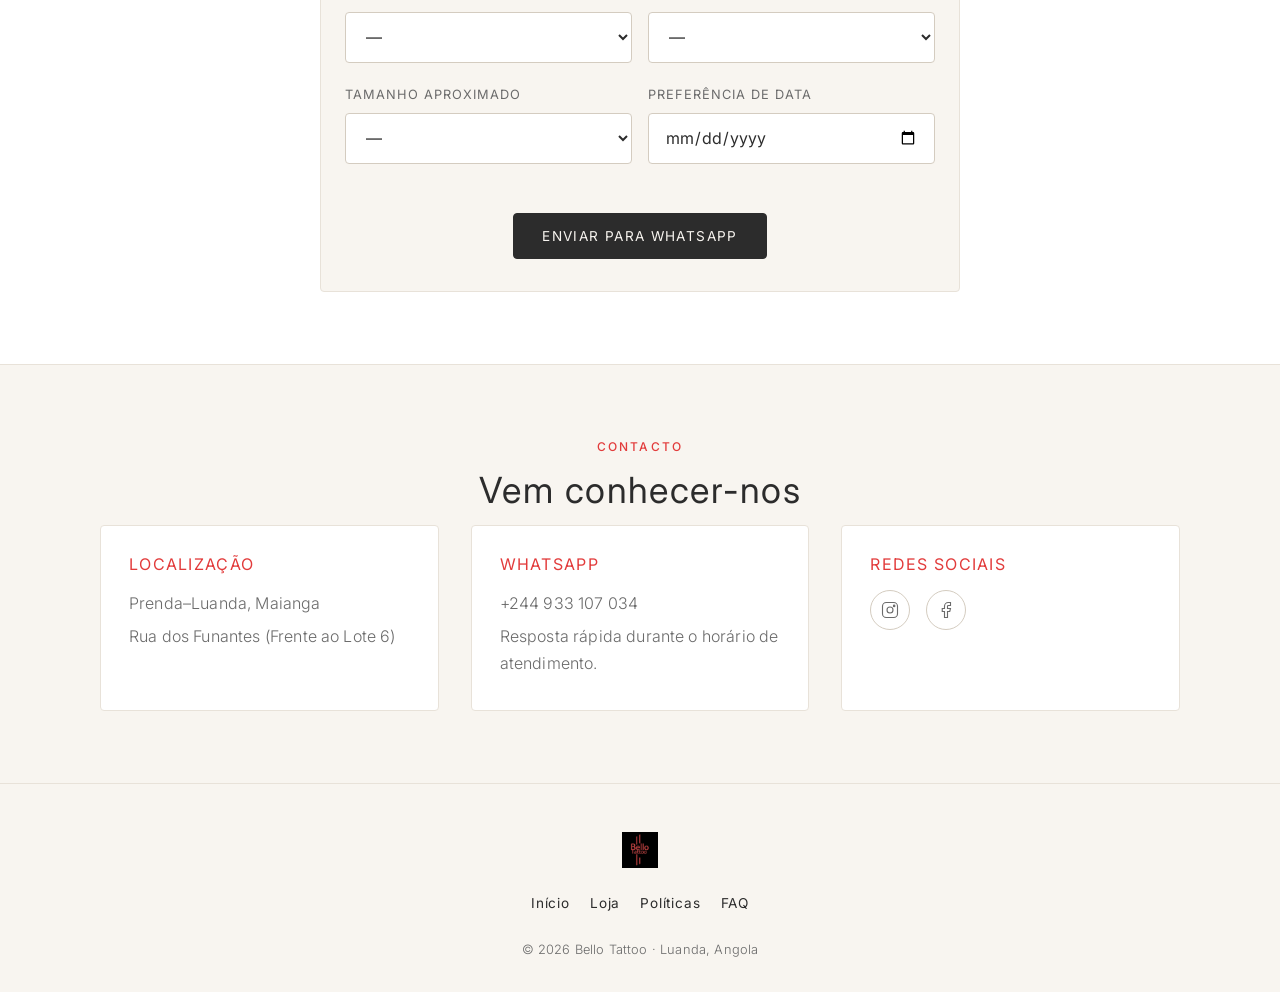
==== commit e6e89225: "Add files via upload" ====
--- a/Bello-Tattoo-Website/index.html
+++ b/Bello-Tattoo-Website/index.html
@@ -90,7 +90,19 @@
           </div>
         </div>
         <div class="hero-visual">
-          <img src="images/gallery-1.jpg" alt="Tatuagem realista Bello Tattoo" />
+          <video
+            class="hero-video"
+            autoplay
+            muted
+            loop
+            playsinline
+            webkit-playsinline
+            preload="auto"
+            poster="images/gallery-1.jpg"
+            aria-label="Bello Tattoo — trabalho em processo"
+          >
+            <source src="videos/hero-1.mp4" type="video/mp4" />
+          </video>
           <div class="hero-badge lang-pt">Luanda · Maianga</div>
           <div class="hero-badge lang-en">Luanda · Maianga</div>
         </div>
@@ -258,6 +270,21 @@
         <p class="section-sub lang-en">Realism, religious, black &amp; grey and more. Every piece unique.</p>
 
         <div class="gallery-grid">
+          <div class="gallery-item">
+            <video autoplay muted loop playsinline webkit-playsinline preload="metadata" poster="images/gallery-6.jpg" aria-label="Processo — águia e face">
+              <source src="videos/hero-1.mp4" type="video/mp4" />
+            </video>
+          </div>
+          <div class="gallery-item">
+            <video autoplay muted loop playsinline webkit-playsinline preload="metadata" poster="images/gallery-1.jpg" aria-label="Hulk realista">
+              <source src="videos/hero-2.mp4" type="video/mp4" />
+            </video>
+          </div>
+          <div class="gallery-item">
+            <video autoplay muted loop playsinline webkit-playsinline preload="metadata" poster="images/gallery-2.jpg" aria-label="Goku em processo">
+              <source src="videos/hero-3.mp4" type="video/mp4" />
+            </video>
+          </div>
           <div class="gallery-item"><img src="images/gallery-1.jpg" alt="Tatuagem gladiador" loading="lazy" /></div>
           <div class="gallery-item"><img src="images/gallery-2.jpg" alt="Tatuagem realista" loading="lazy" /></div>
           <div class="gallery-item"><img src="images/gallery-3.jpg" alt="Tatuagem religiosa" loading="lazy" /></div>
--- a/Bello-Tattoo-Website/css/styles.css
+++ b/Bello-Tattoo-Website/css/styles.css
@@ -362,12 +362,20 @@
   position: relative;
 }
 
-.hero-visual img {
+.hero-visual img,
+.hero-visual .hero-video {
   width: 100%;
   aspect-ratio: 4/5;
   object-fit: cover;
   border: 1px solid var(--border);
   border-radius: var(--radius);
+  display: block;
+  background: #111;
+}
+
+.hero-video {
+  /* Safari / iOS autoplay-friendly */
+  -webkit-playsinline: true;
 }
 
 .hero-badge {
@@ -555,16 +563,20 @@
   border: 1px solid var(--border);
   border-radius: var(--radius);
   aspect-ratio: 1;
-}
-
-.gallery-item img {
+  background: #111;
+}
+
+.gallery-item img,
+.gallery-item video {
   width: 100%;
   height: 100%;
   object-fit: cover;
+  display: block;
   transition: transform 0.5s ease;
 }
 
-.gallery-item:hover img {
+.gallery-item:hover img,
+.gallery-item:hover video {
   transform: scale(1.04);
 }
 
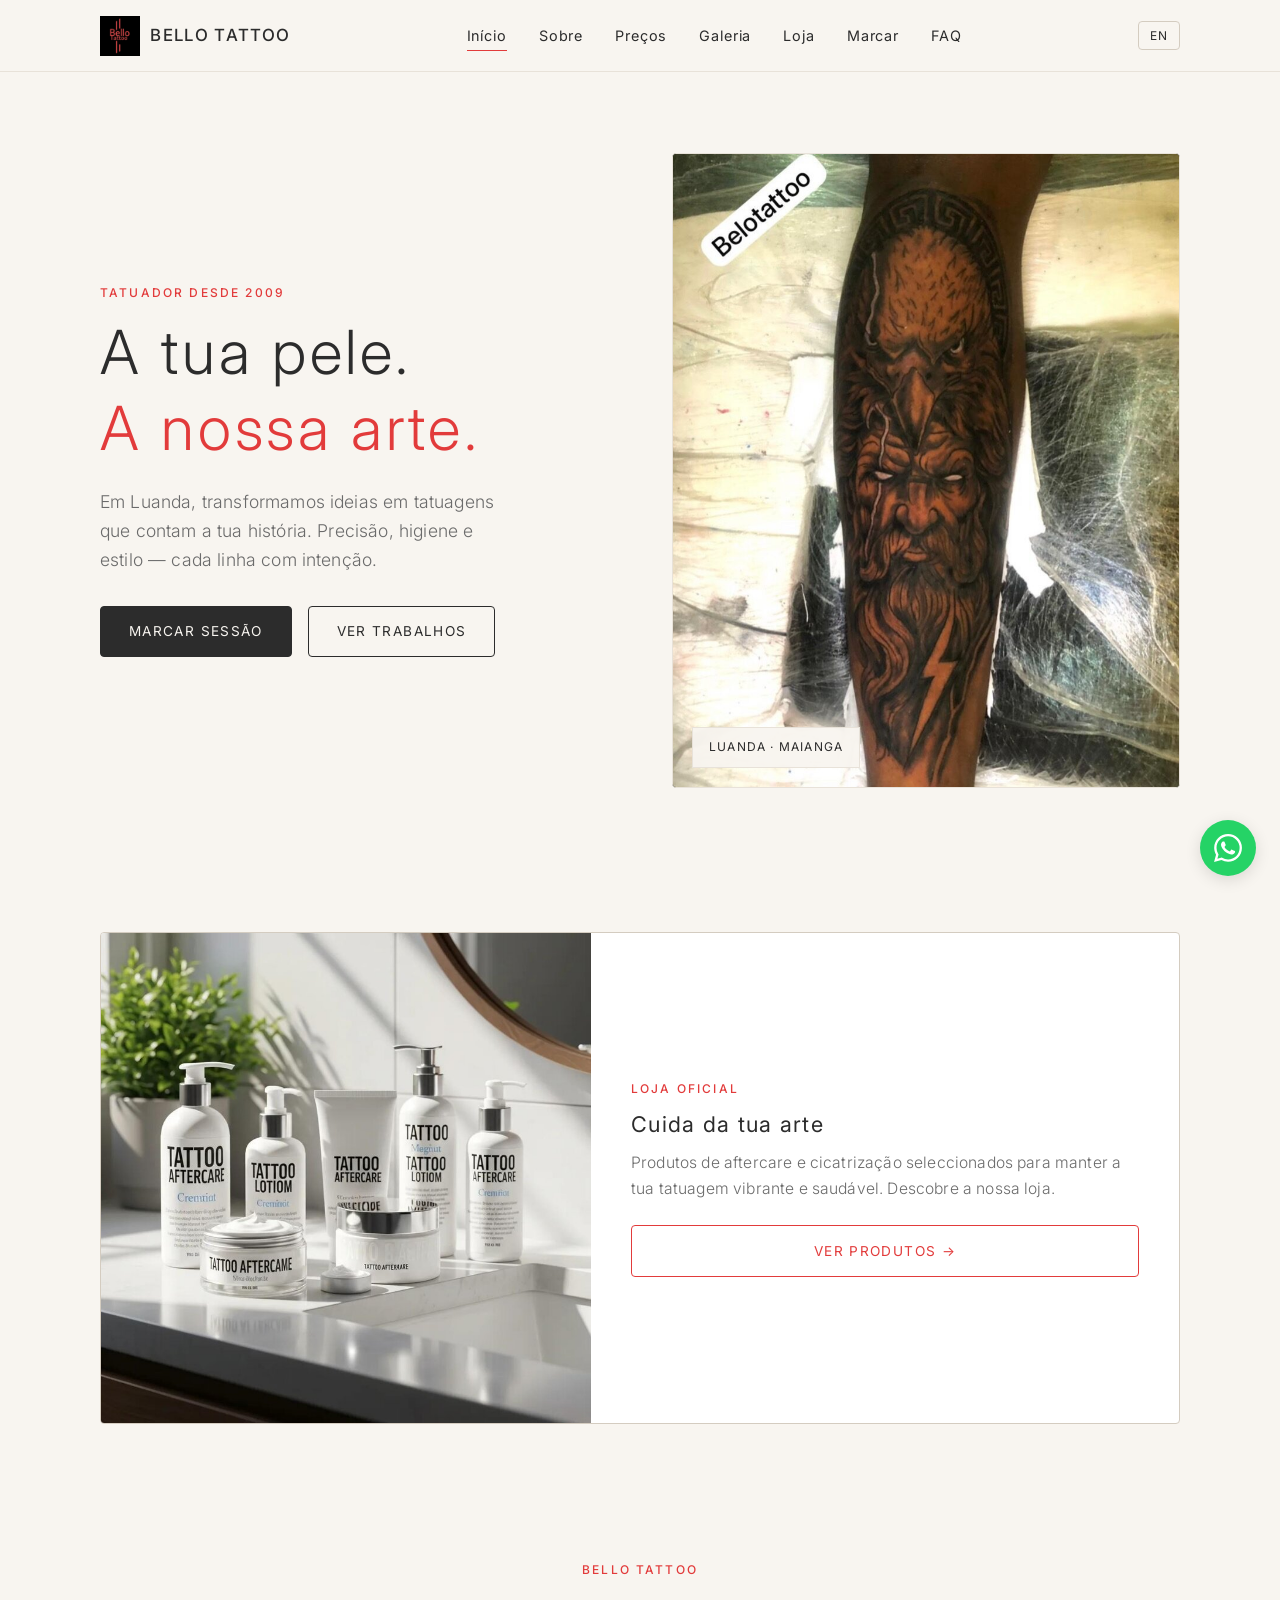
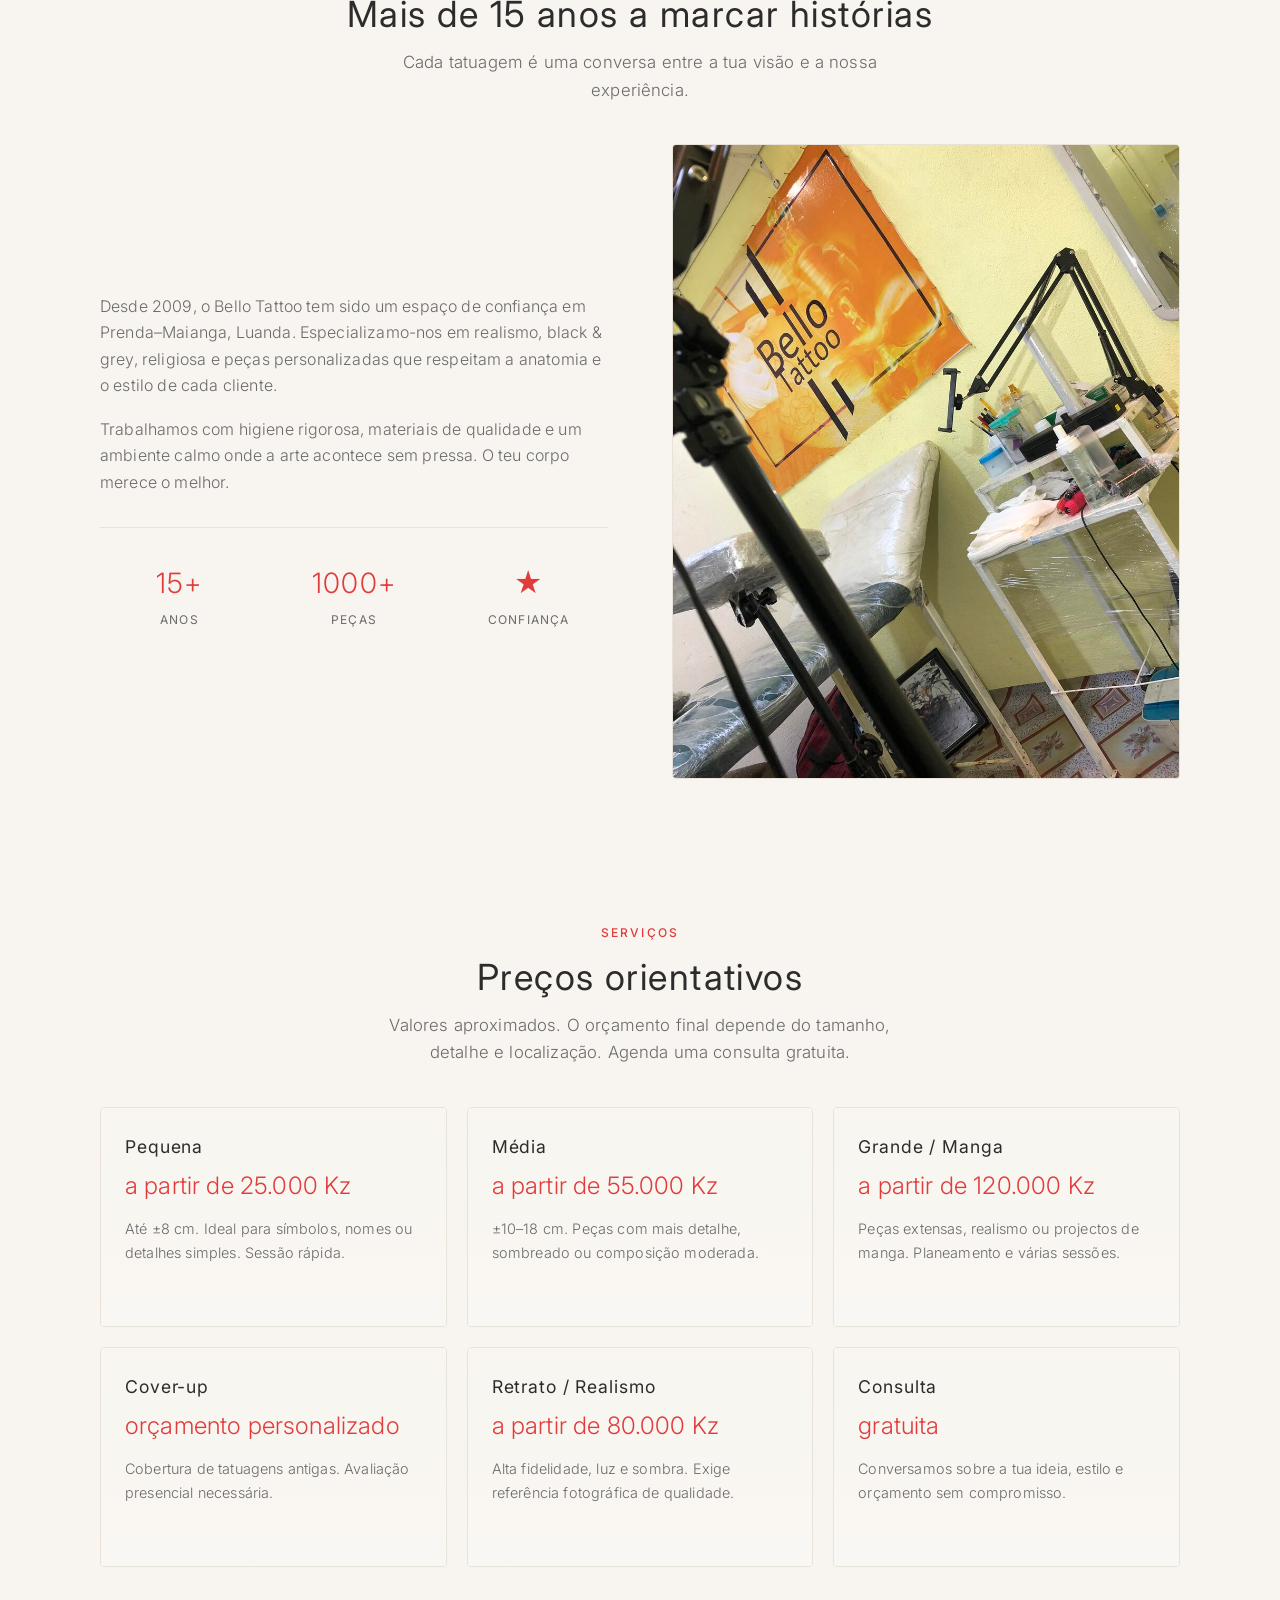
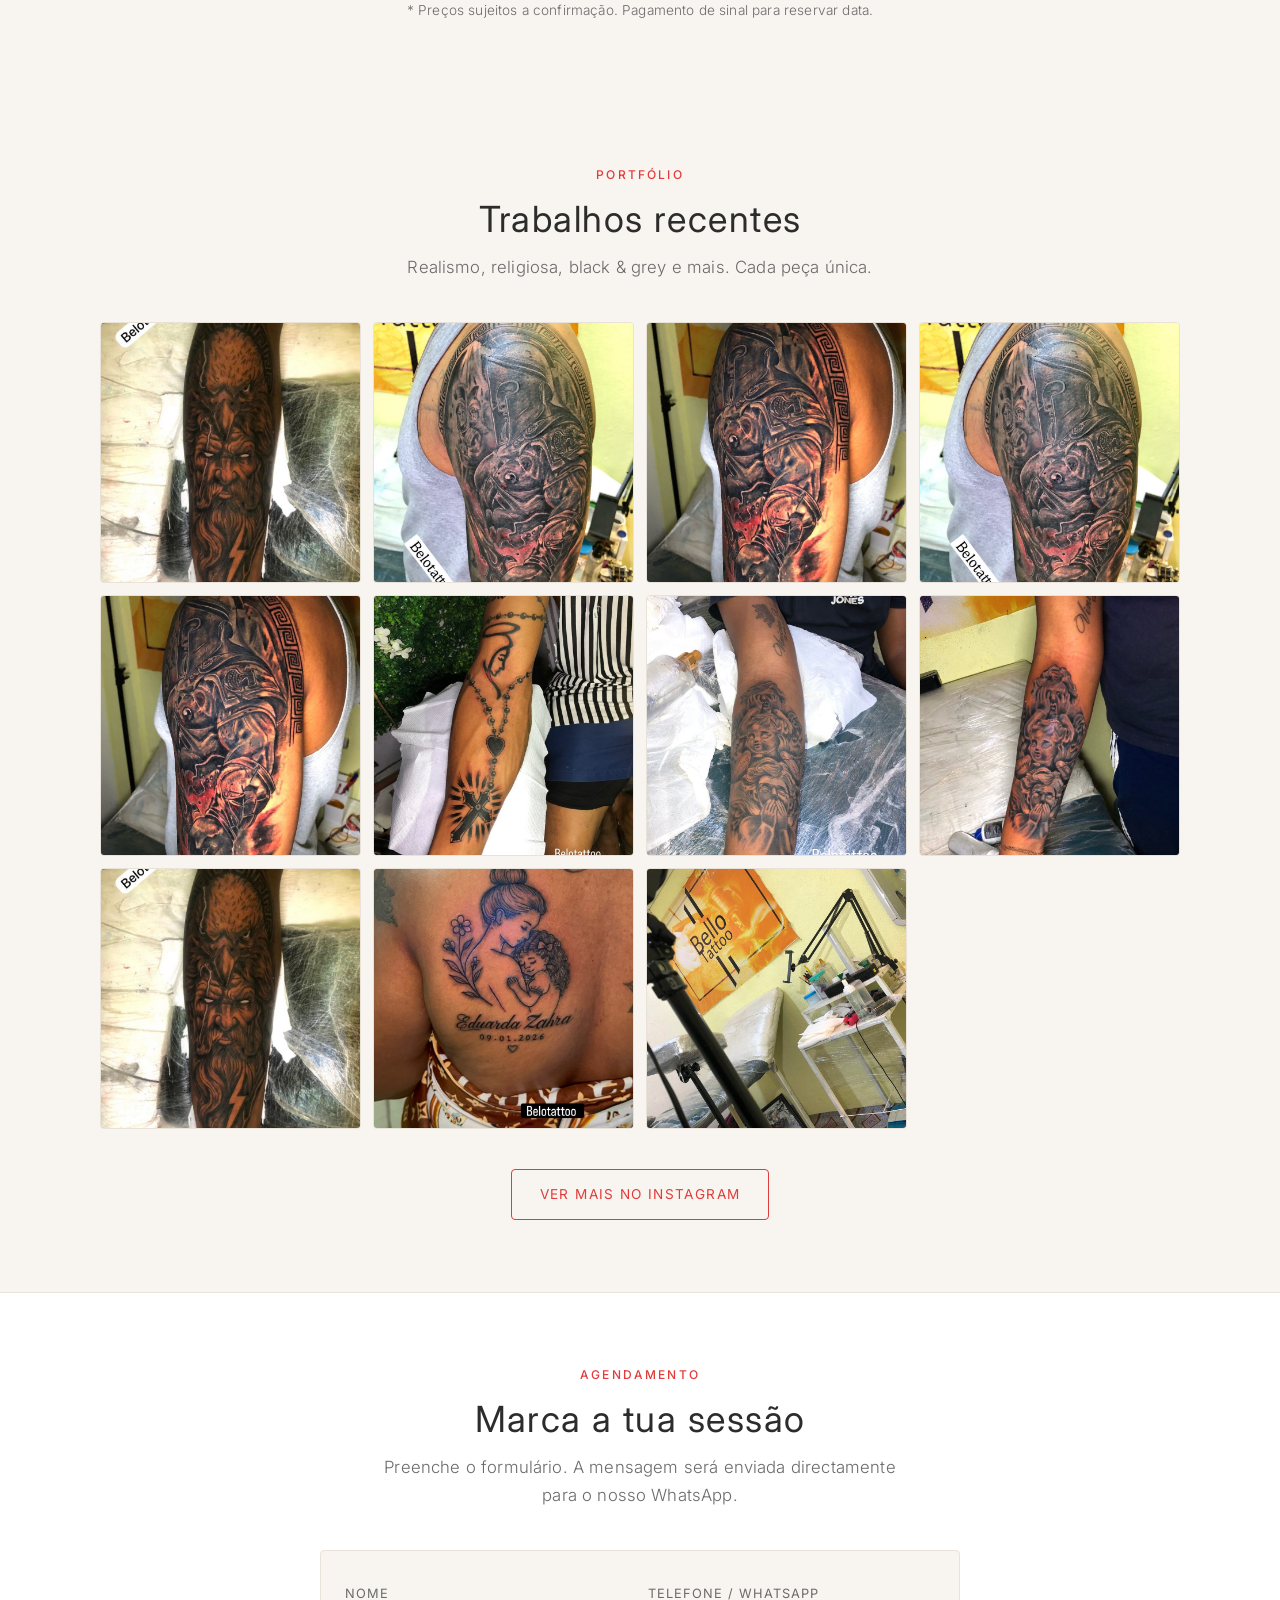
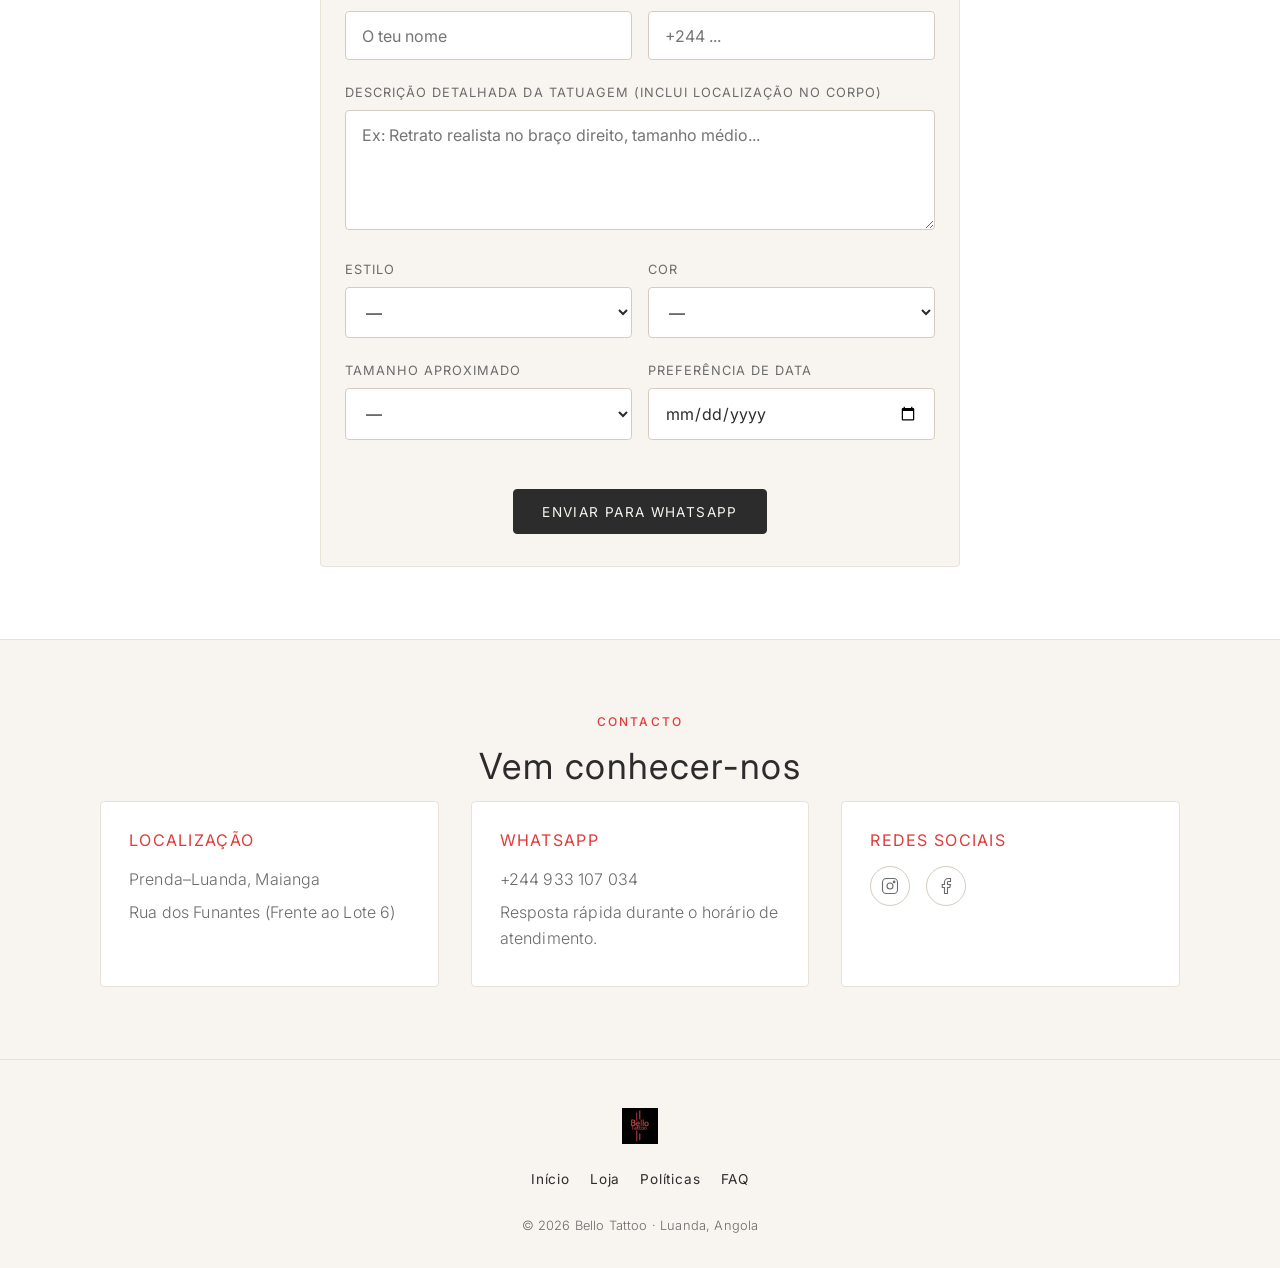
==== commit 41dc7b5c: "Add files via upload" ====
--- a/Bello-Tattoo-Website/index.html
+++ b/Bello-Tattoo-Website/index.html
@@ -90,19 +90,38 @@
           </div>
         </div>
         <div class="hero-visual">
-          <video
-            class="hero-video"
-            autoplay
-            muted
-            loop
-            playsinline
-            webkit-playsinline
-            preload="auto"
-            poster="images/gallery-1.jpg"
-            aria-label="Bello Tattoo — trabalho em processo"
-          >
-            <source src="videos/hero-1.mp4" type="video/mp4" />
-          </video>
+          <div class="hero-video-stack" id="hero-video-stack">
+            <video
+              class="hero-video is-active"
+              autoplay muted loop playsinline webkit-playsinline
+              preload="auto"
+              poster="images/gallery-6.jpg"
+              data-index="0"
+              aria-label="Bello Tattoo — processo águia"
+            >
+              <source src="videos/hero-1.mp4" type="video/mp4" />
+            </video>
+            <video
+              class="hero-video"
+              muted loop playsinline webkit-playsinline
+              preload="metadata"
+              poster="images/gallery-1.jpg"
+              data-index="1"
+              aria-label="Bello Tattoo — Hulk realista"
+            >
+              <source src="videos/hero-2.mp4" type="video/mp4" />
+            </video>
+            <video
+              class="hero-video"
+              muted loop playsinline webkit-playsinline
+              preload="metadata"
+              poster="images/gallery-2.jpg"
+              data-index="2"
+              aria-label="Bello Tattoo — Goku em sessão"
+            >
+              <source src="videos/hero-3.mp4" type="video/mp4" />
+            </video>
+          </div>
           <div class="hero-badge lang-pt">Luanda · Maianga</div>
           <div class="hero-badge lang-en">Luanda · Maianga</div>
         </div>
@@ -114,11 +133,7 @@
       <div class="container">
         <a href="products.html" class="store-card">
           <div class="store-card-visual">
-            <svg viewBox="0 0 80 80" fill="none" xmlns="http://www.w3.org/2000/svg">
-              <path d="M40 12c-4 8-12 14-20 16 8 2 14 10 16 20 2-10 10-16 20-16-10-2-16-10-16-20z" stroke="#e23b3b" stroke-width="1.5"/>
-              <circle cx="40" cy="40" r="28" stroke="#e23b3b" stroke-width="1" opacity="0.4"/>
-              <path d="M28 48c4 6 12 10 20 8" stroke="#e23b3b" stroke-width="1.2" stroke-linecap="round"/>
-            </svg>
+            <img src="images/store-image.jpg" alt="Produtos de aftercare Bello Tattoo" loading="lazy" />
           </div>
           <div class="store-card-body">
             <span class="eyebrow lang-pt">Loja oficial</span>
@@ -212,47 +227,59 @@
         </p>
 
         <div class="prices-grid">
-          <div class="price-card">
-            <h3 class="lang-pt">Pequena</h3>
-            <h3 class="lang-en">Small</h3>
-            <div class="price">a partir de 25.000 Kz</div>
-            <p class="lang-pt">Até ±8 cm. Ideal para símbolos, nomes ou detalhes simples. Sessão rápida.</p>
-            <p class="lang-en">Up to ±8 cm. Ideal for symbols, names or simple details. Quick session.</p>
-          </div>
-          <div class="price-card">
-            <h3 class="lang-pt">Média</h3>
-            <h3 class="lang-en">Medium</h3>
-            <div class="price">a partir de 55.000 Kz</div>
-            <p class="lang-pt">±10–18 cm. Peças com mais detalhe, sombreado ou composição moderada.</p>
-            <p class="lang-en">±10–18 cm. Pieces with more detail, shading or moderate composition.</p>
-          </div>
-          <div class="price-card">
-            <h3 class="lang-pt">Grande / Manga</h3>
-            <h3 class="lang-en">Large / Sleeve</h3>
-            <div class="price">a partir de 120.000 Kz</div>
-            <p class="lang-pt">Peças extensas, realismo ou projectos de manga. Planeamento e várias sessões.</p>
-            <p class="lang-en">Extensive pieces, realism or sleeve projects. Planning and multiple sessions.</p>
-          </div>
-          <div class="price-card">
-            <h3 class="lang-pt">Cover-up</h3>
-            <h3 class="lang-en">Cover-up</h3>
-            <div class="price">orçamento personalizado</div>
-            <p class="lang-pt">Cobertura de tatuagens antigas. Avaliação presencial necessária.</p>
-            <p class="lang-en">Covering old tattoos. In-person assessment required.</p>
-          </div>
-          <div class="price-card">
-            <h3 class="lang-pt">Retrato / Realismo</h3>
-            <h3 class="lang-en">Portrait / Realism</h3>
-            <div class="price">a partir de 80.000 Kz</div>
-            <p class="lang-pt">Alta fidelidade, luz e sombra. Exige referência fotográfica de qualidade.</p>
-            <p class="lang-en">High fidelity, light and shadow. Requires quality photo reference.</p>
-          </div>
-          <div class="price-card">
-            <h3 class="lang-pt">Consulta</h3>
-            <h3 class="lang-en">Consultation</h3>
-            <div class="price">gratuita</div>
-            <p class="lang-pt">Conversamos sobre a tua ideia, estilo e orçamento sem compromisso.</p>
-            <p class="lang-en">We discuss your idea, style and budget with no obligation.</p>
+          <div class="price-card has-bg" style="--card-bg: url('images/servicos-1.jpg')">
+            <div class="price-card-inner">
+              <h3 class="lang-pt">Pequena</h3>
+              <h3 class="lang-en">Small</h3>
+              <div class="price">a partir de 25.000 Kz</div>
+              <p class="lang-pt">Até ±8 cm. Ideal para símbolos, nomes ou detalhes simples. Sessão rápida.</p>
+              <p class="lang-en">Up to ±8 cm. Ideal for symbols, names or simple details. Quick session.</p>
+            </div>
+          </div>
+          <div class="price-card has-bg" style="--card-bg: url('images/servicos-2.jpg')">
+            <div class="price-card-inner">
+              <h3 class="lang-pt">Média</h3>
+              <h3 class="lang-en">Medium</h3>
+              <div class="price">a partir de 55.000 Kz</div>
+              <p class="lang-pt">±10–18 cm. Peças com mais detalhe, sombreado ou composição moderada.</p>
+              <p class="lang-en">±10–18 cm. Pieces with more detail, shading or moderate composition.</p>
+            </div>
+          </div>
+          <div class="price-card has-bg" style="--card-bg: url('images/servicos-3.jpg')">
+            <div class="price-card-inner">
+              <h3 class="lang-pt">Grande / Manga</h3>
+              <h3 class="lang-en">Large / Sleeve</h3>
+              <div class="price">a partir de 120.000 Kz</div>
+              <p class="lang-pt">Peças extensas, realismo ou projectos de manga. Planeamento e várias sessões.</p>
+              <p class="lang-en">Extensive pieces, realism or sleeve projects. Planning and multiple sessions.</p>
+            </div>
+          </div>
+          <div class="price-card has-bg" style="--card-bg: url('images/servicos-4.jpg')">
+            <div class="price-card-inner">
+              <h3 class="lang-pt">Cover-up</h3>
+              <h3 class="lang-en">Cover-up</h3>
+              <div class="price">orçamento personalizado</div>
+              <p class="lang-pt">Cobertura de tatuagens antigas. Avaliação presencial necessária.</p>
+              <p class="lang-en">Covering old tattoos. In-person assessment required.</p>
+            </div>
+          </div>
+          <div class="price-card has-bg" style="--card-bg: url('images/servicos-5.jpg')">
+            <div class="price-card-inner">
+              <h3 class="lang-pt">Retrato / Realismo</h3>
+              <h3 class="lang-en">Portrait / Realism</h3>
+              <div class="price">a partir de 80.000 Kz</div>
+              <p class="lang-pt">Alta fidelidade, luz e sombra. Exige referência fotográfica de qualidade.</p>
+              <p class="lang-en">High fidelity, light and shadow. Requires quality photo reference.</p>
+            </div>
+          </div>
+          <div class="price-card has-bg" style="--card-bg: url('images/servicos-6.jpg')">
+            <div class="price-card-inner">
+              <h3 class="lang-pt">Consulta</h3>
+              <h3 class="lang-en">Consultation</h3>
+              <div class="price">gratuita</div>
+              <p class="lang-pt">Conversamos sobre a tua ideia, estilo e orçamento sem compromisso.</p>
+              <p class="lang-en">We discuss your idea, style and budget with no obligation.</p>
+            </div>
           </div>
         </div>
         <p class="price-note lang-pt">* Preços sujeitos a confirmação. Pagamento de sinal para reservar data.</p>
--- a/Bello-Tattoo-Website/css/styles.css
+++ b/Bello-Tattoo-Website/css/styles.css
@@ -362,15 +362,36 @@
   position: relative;
 }
 
+.hero-video-stack {
+  position: relative;
+  width: 100%;
+  aspect-ratio: 4/5;
+  border: 1px solid var(--border);
+  border-radius: var(--radius);
+  overflow: hidden;
+  background: #111;
+}
+
 .hero-visual img,
 .hero-visual .hero-video {
   width: 100%;
-  aspect-ratio: 4/5;
+  height: 100%;
   object-fit: cover;
-  border: 1px solid var(--border);
-  border-radius: var(--radius);
   display: block;
   background: #111;
+}
+
+.hero-video-stack .hero-video {
+  position: absolute;
+  inset: 0;
+  opacity: 0;
+  transition: opacity 0.8s ease;
+  pointer-events: none;
+}
+
+.hero-video-stack .hero-video.is-active {
+  opacity: 1;
+  pointer-events: auto;
 }
 
 .hero-video {
@@ -411,7 +432,7 @@
 
 .store-card-visual {
   aspect-ratio: 16/10;
-  background: linear-gradient(135deg, #2c2c2c 0%, #1a1a1a 100%);
+  background: #f0ede8;
   display: flex;
   align-items: center;
   justify-content: center;
@@ -419,19 +440,16 @@
   overflow: hidden;
 }
 
-.store-card-visual::before {
-  content: "";
-  position: absolute;
-  inset: 0;
-  background: radial-gradient(circle at 30% 70%, rgba(226, 59, 59, 0.25), transparent 60%);
-}
-
-.store-card-visual svg {
-  width: 80px;
-  height: 80px;
-  opacity: 0.9;
-  position: relative;
-  z-index: 1;
+.store-card-visual img {
+  width: 100%;
+  height: 100%;
+  object-fit: cover;
+  display: block;
+  transition: transform 0.5s ease;
+}
+
+.store-card:hover .store-card-visual img {
+  transform: scale(1.04);
 }
 
 .store-card-body {
@@ -514,13 +532,42 @@
 .price-card {
   border: 1px solid var(--border);
   border-radius: var(--radius);
-  padding: 1.75rem 1.5rem;
+  padding: 0;
   background: var(--bg-card);
   transition: border-color 0.25s;
+  overflow: hidden;
+  position: relative;
+  min-height: 220px;
 }
 
 .price-card:hover {
   border-color: var(--accent);
+}
+
+.price-card.has-bg {
+  background-image: var(--card-bg);
+  background-size: cover;
+  background-position: center;
+}
+
+.price-card.has-bg::before {
+  content: "";
+  position: absolute;
+  inset: 0;
+  background: linear-gradient(
+    180deg,
+    rgba(248, 245, 240, 0.92) 0%,
+    rgba(248, 245, 240, 0.88) 55%,
+    rgba(248, 245, 240, 0.78) 100%
+  );
+  pointer-events: none;
+}
+
+.price-card-inner {
+  position: relative;
+  z-index: 1;
+  padding: 1.75rem 1.5rem;
+  height: 100%;
 }
 
 .price-card h3 {
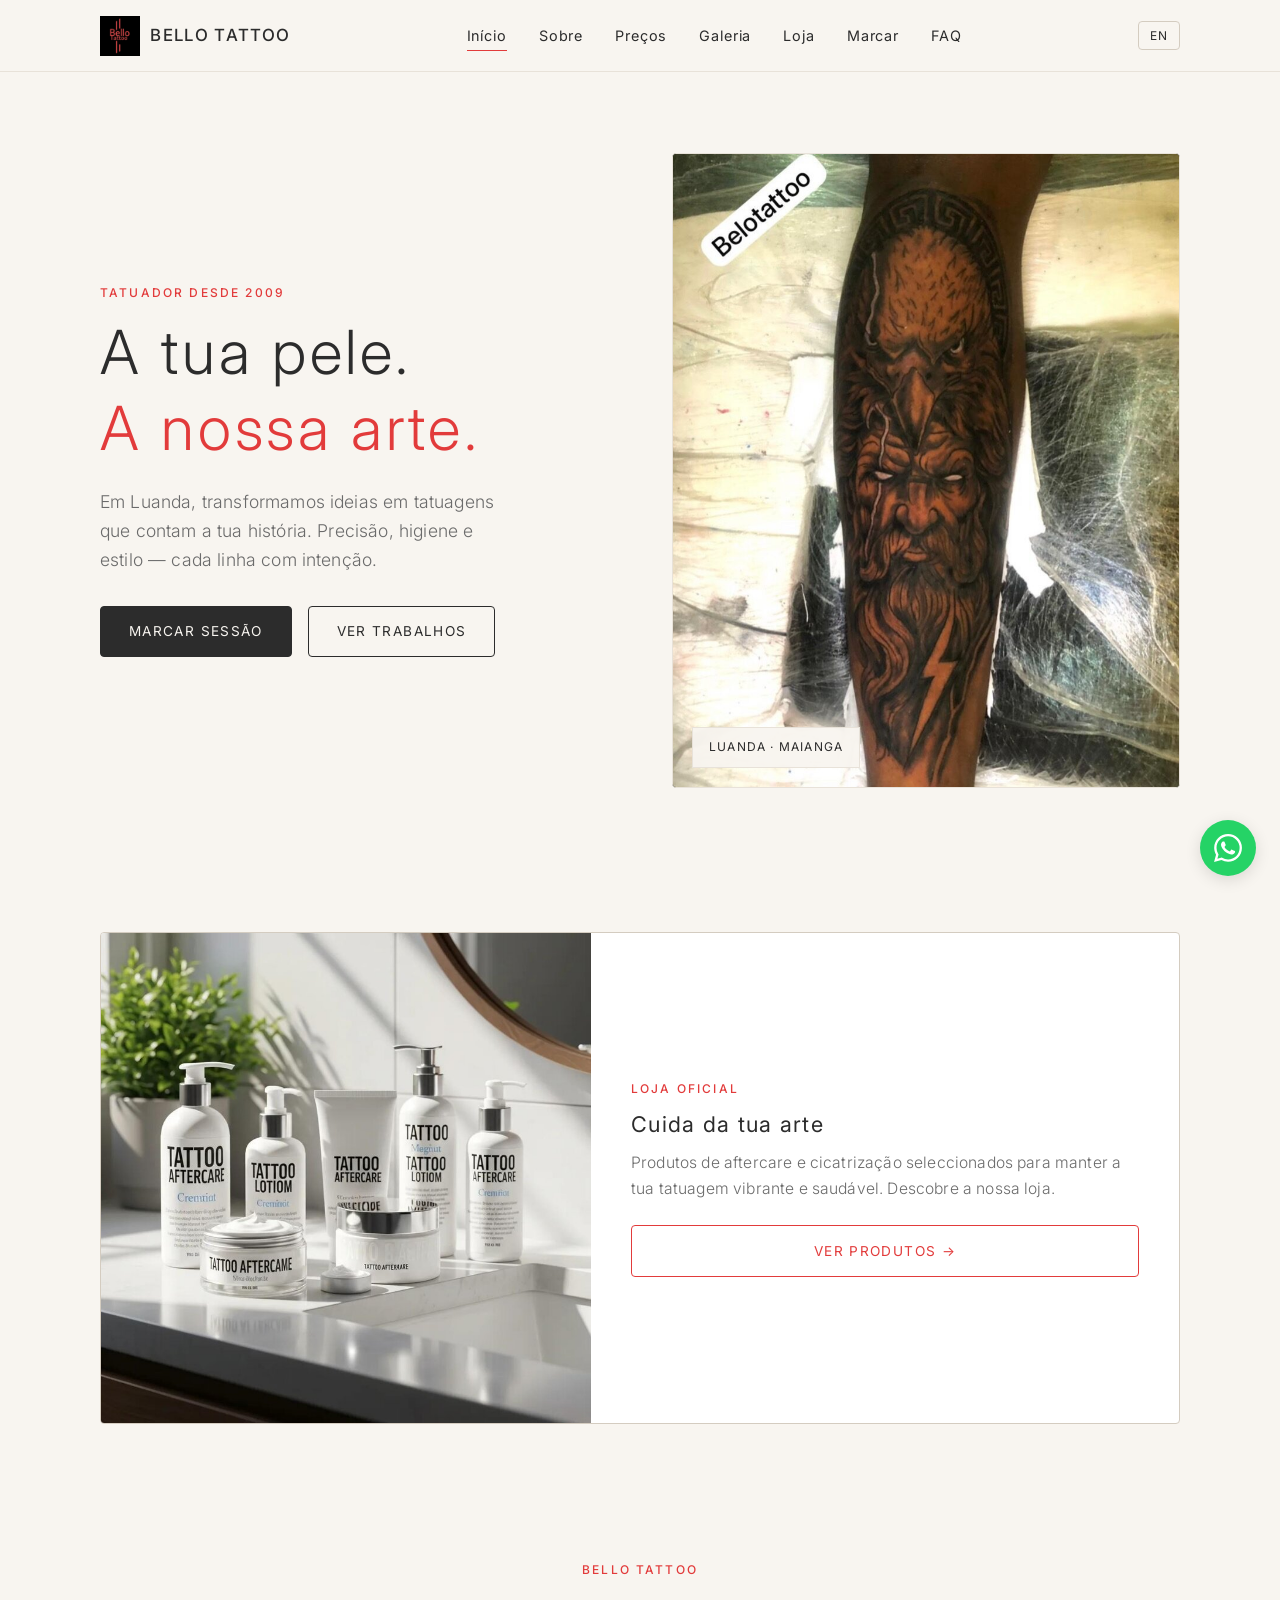
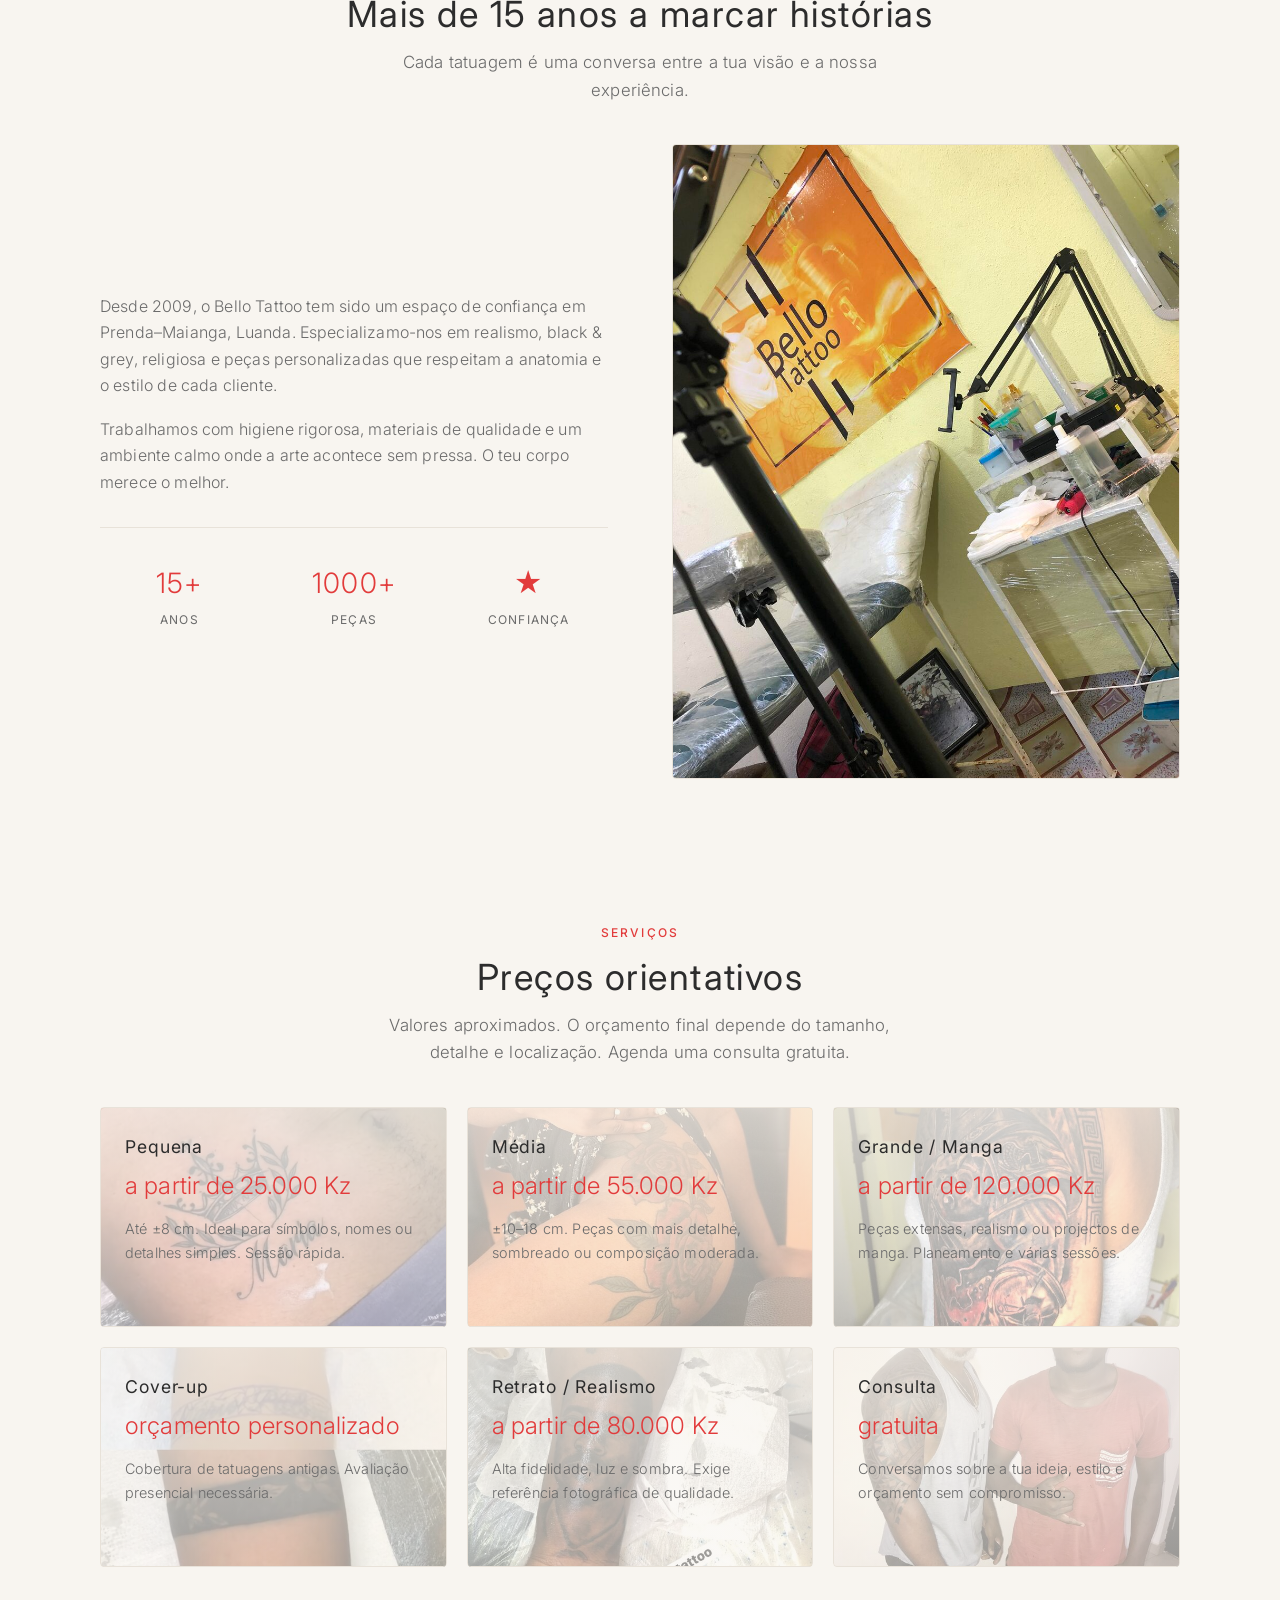
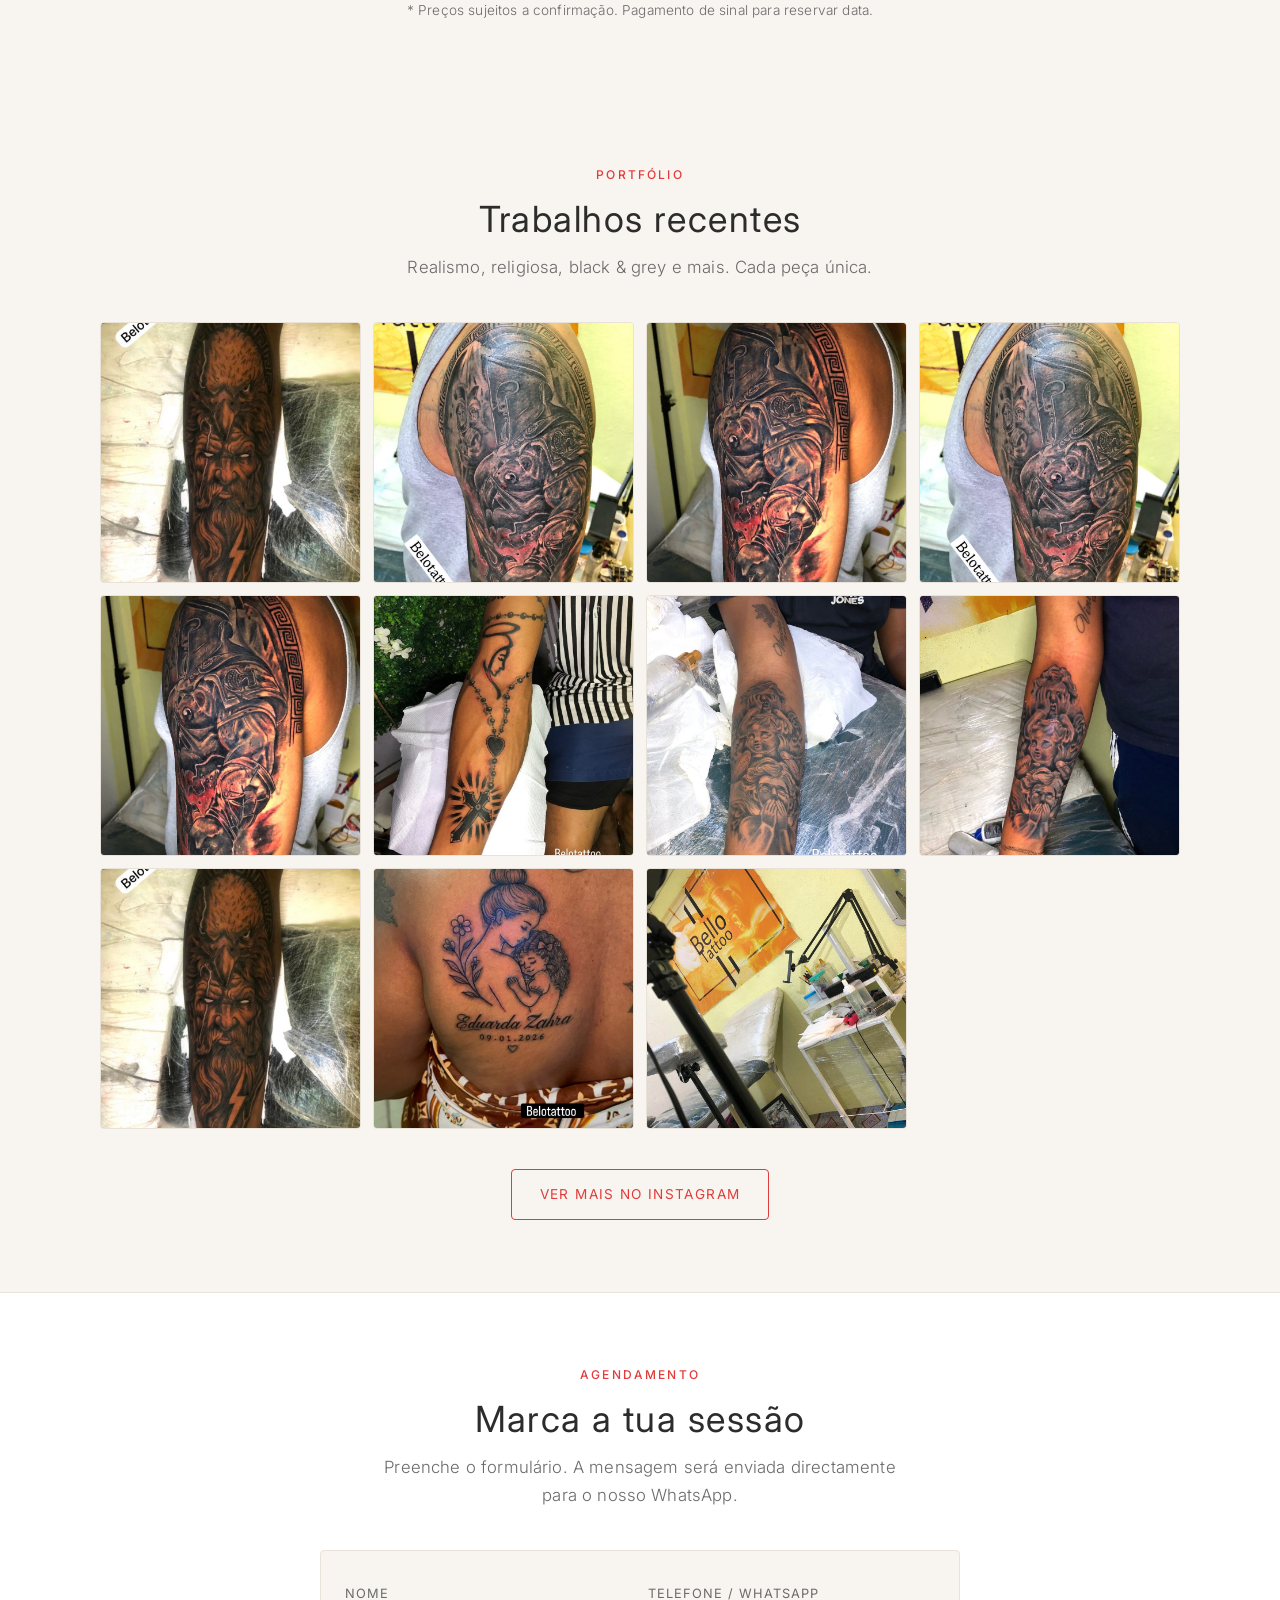
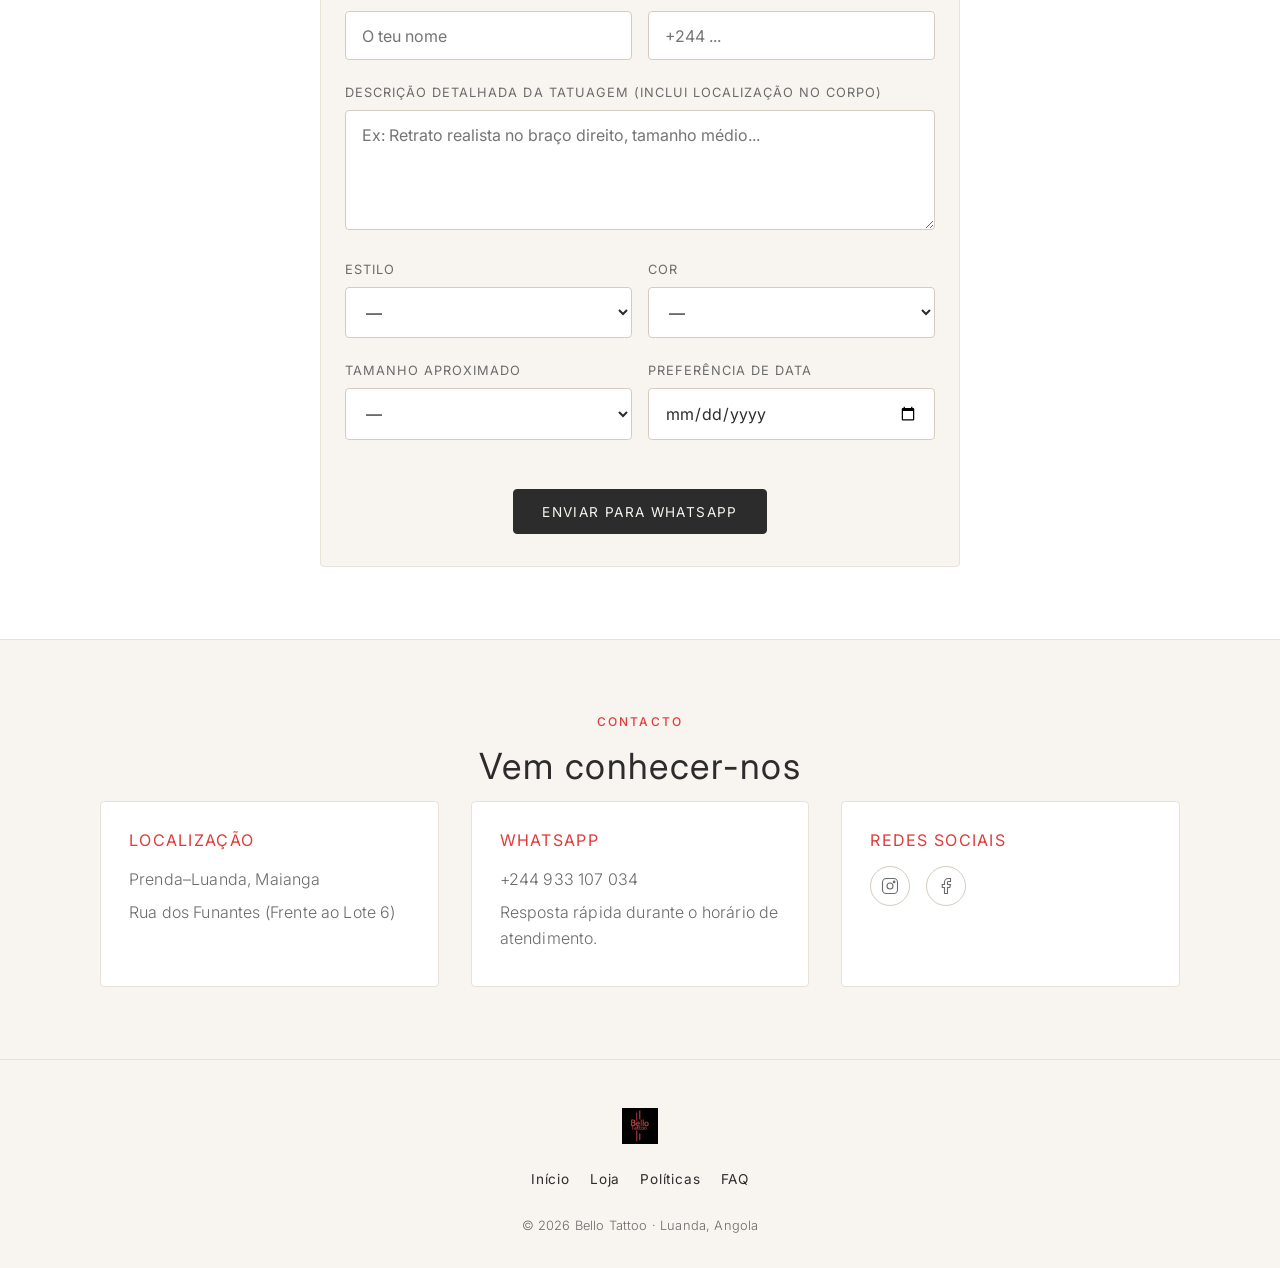
==== commit 9f80da8a: "Add files via upload" ====
--- a/Bello-Tattoo-Website/index.html
+++ b/Bello-Tattoo-Website/index.html
@@ -93,7 +93,7 @@
           <div class="hero-video-stack" id="hero-video-stack">
             <video
               class="hero-video is-active"
-              autoplay muted loop playsinline webkit-playsinline
+              autoplay muted playsinline webkit-playsinline
               preload="auto"
               poster="images/gallery-6.jpg"
               data-index="0"
@@ -103,7 +103,7 @@
             </video>
             <video
               class="hero-video"
-              muted loop playsinline webkit-playsinline
+              muted playsinline webkit-playsinline
               preload="metadata"
               poster="images/gallery-1.jpg"
               data-index="1"
@@ -113,7 +113,7 @@
             </video>
             <video
               class="hero-video"
-              muted loop playsinline webkit-playsinline
+              muted playsinline webkit-playsinline
               preload="metadata"
               poster="images/gallery-2.jpg"
               data-index="2"
@@ -227,7 +227,7 @@
         </p>
 
         <div class="prices-grid">
-          <div class="price-card has-bg" style="--card-bg: url('images/servicos-1.jpg')">
+          <div class="price-card has-bg" style="background-image: url('images/servicos-1.jpg')">
             <div class="price-card-inner">
               <h3 class="lang-pt">Pequena</h3>
               <h3 class="lang-en">Small</h3>
@@ -236,7 +236,7 @@
               <p class="lang-en">Up to ±8 cm. Ideal for symbols, names or simple details. Quick session.</p>
             </div>
           </div>
-          <div class="price-card has-bg" style="--card-bg: url('images/servicos-2.jpg')">
+          <div class="price-card has-bg" style="background-image: url('images/servicos-2.jpg')">
             <div class="price-card-inner">
               <h3 class="lang-pt">Média</h3>
               <h3 class="lang-en">Medium</h3>
@@ -245,7 +245,7 @@
               <p class="lang-en">±10–18 cm. Pieces with more detail, shading or moderate composition.</p>
             </div>
           </div>
-          <div class="price-card has-bg" style="--card-bg: url('images/servicos-3.jpg')">
+          <div class="price-card has-bg" style="background-image: url('images/servicos-3.jpg')">
             <div class="price-card-inner">
               <h3 class="lang-pt">Grande / Manga</h3>
               <h3 class="lang-en">Large / Sleeve</h3>
@@ -254,7 +254,7 @@
               <p class="lang-en">Extensive pieces, realism or sleeve projects. Planning and multiple sessions.</p>
             </div>
           </div>
-          <div class="price-card has-bg" style="--card-bg: url('images/servicos-4.jpg')">
+          <div class="price-card has-bg" style="background-image: url('images/servicos-4.jpg')">
             <div class="price-card-inner">
               <h3 class="lang-pt">Cover-up</h3>
               <h3 class="lang-en">Cover-up</h3>
@@ -263,7 +263,7 @@
               <p class="lang-en">Covering old tattoos. In-person assessment required.</p>
             </div>
           </div>
-          <div class="price-card has-bg" style="--card-bg: url('images/servicos-5.jpg')">
+          <div class="price-card has-bg" style="background-image: url('images/servicos-5.jpg')">
             <div class="price-card-inner">
               <h3 class="lang-pt">Retrato / Realismo</h3>
               <h3 class="lang-en">Portrait / Realism</h3>
@@ -272,7 +272,7 @@
               <p class="lang-en">High fidelity, light and shadow. Requires quality photo reference.</p>
             </div>
           </div>
-          <div class="price-card has-bg" style="--card-bg: url('images/servicos-6.jpg')">
+          <div class="price-card has-bg" style="background-image: url('images/servicos-6.jpg')">
             <div class="price-card-inner">
               <h3 class="lang-pt">Consulta</h3>
               <h3 class="lang-en">Consultation</h3>
--- a/Bello-Tattoo-Website/css/styles.css
+++ b/Bello-Tattoo-Website/css/styles.css
@@ -545,9 +545,9 @@
 }
 
 .price-card.has-bg {
-  background-image: var(--card-bg);
   background-size: cover;
   background-position: center;
+  background-repeat: no-repeat;
 }
 
 .price-card.has-bg::before {
@@ -556,9 +556,9 @@
   inset: 0;
   background: linear-gradient(
     180deg,
-    rgba(248, 245, 240, 0.92) 0%,
-    rgba(248, 245, 240, 0.88) 55%,
-    rgba(248, 245, 240, 0.78) 100%
+    rgba(248, 245, 240, 0.82) 0%,
+    rgba(248, 245, 240, 0.72) 50%,
+    rgba(248, 245, 240, 0.62) 100%
   );
   pointer-events: none;
 }
@@ -841,13 +841,23 @@
 
 .product-img {
   aspect-ratio: 1;
-  background: linear-gradient(145deg, #f0ebe3, #e8e2d9);
+  background: #f5f2ec;
   display: flex;
   align-items: center;
   justify-content: center;
-  font-size: 3rem;
-  color: var(--accent);
-  opacity: 0.7;
+  overflow: hidden;
+}
+
+.product-img img {
+  width: 100%;
+  height: 100%;
+  object-fit: cover;
+  display: block;
+  transition: transform 0.4s ease;
+}
+
+.product-card:hover .product-img img {
+  transform: scale(1.04);
 }
 
 .product-body {
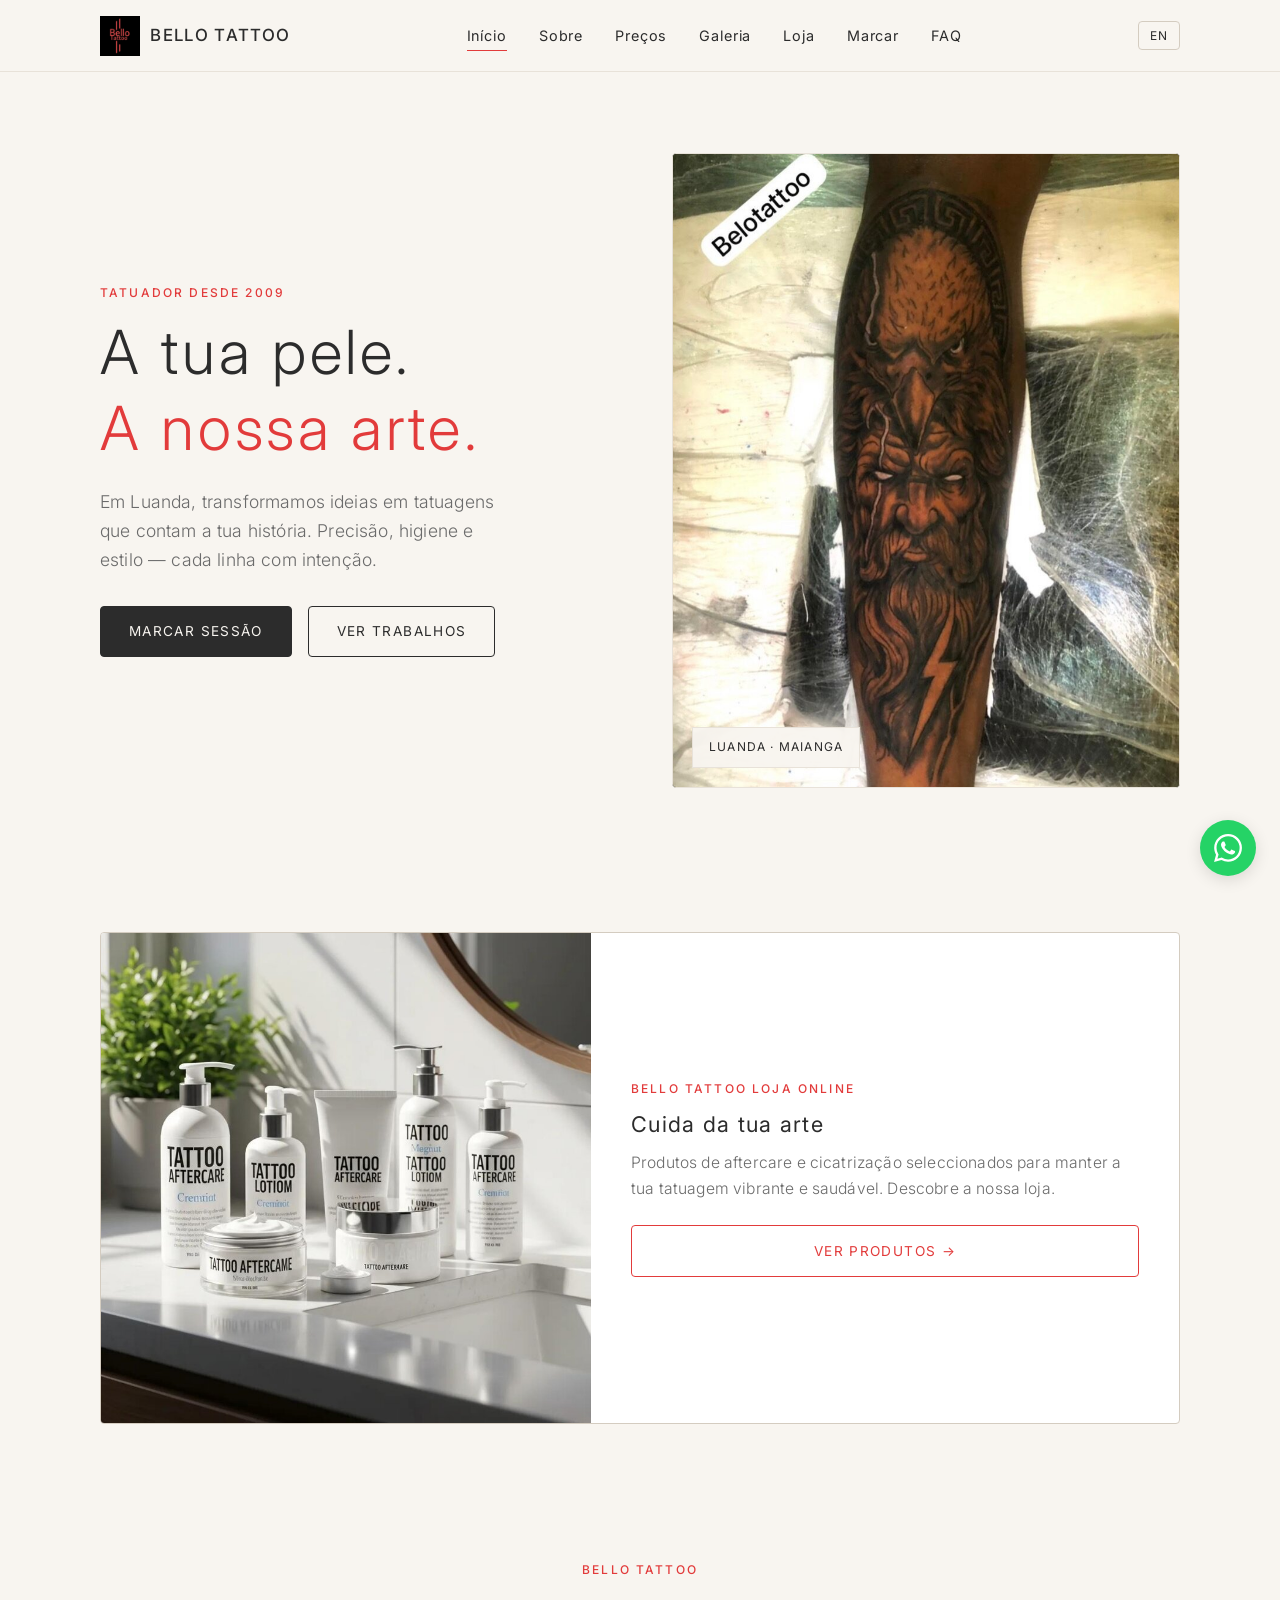
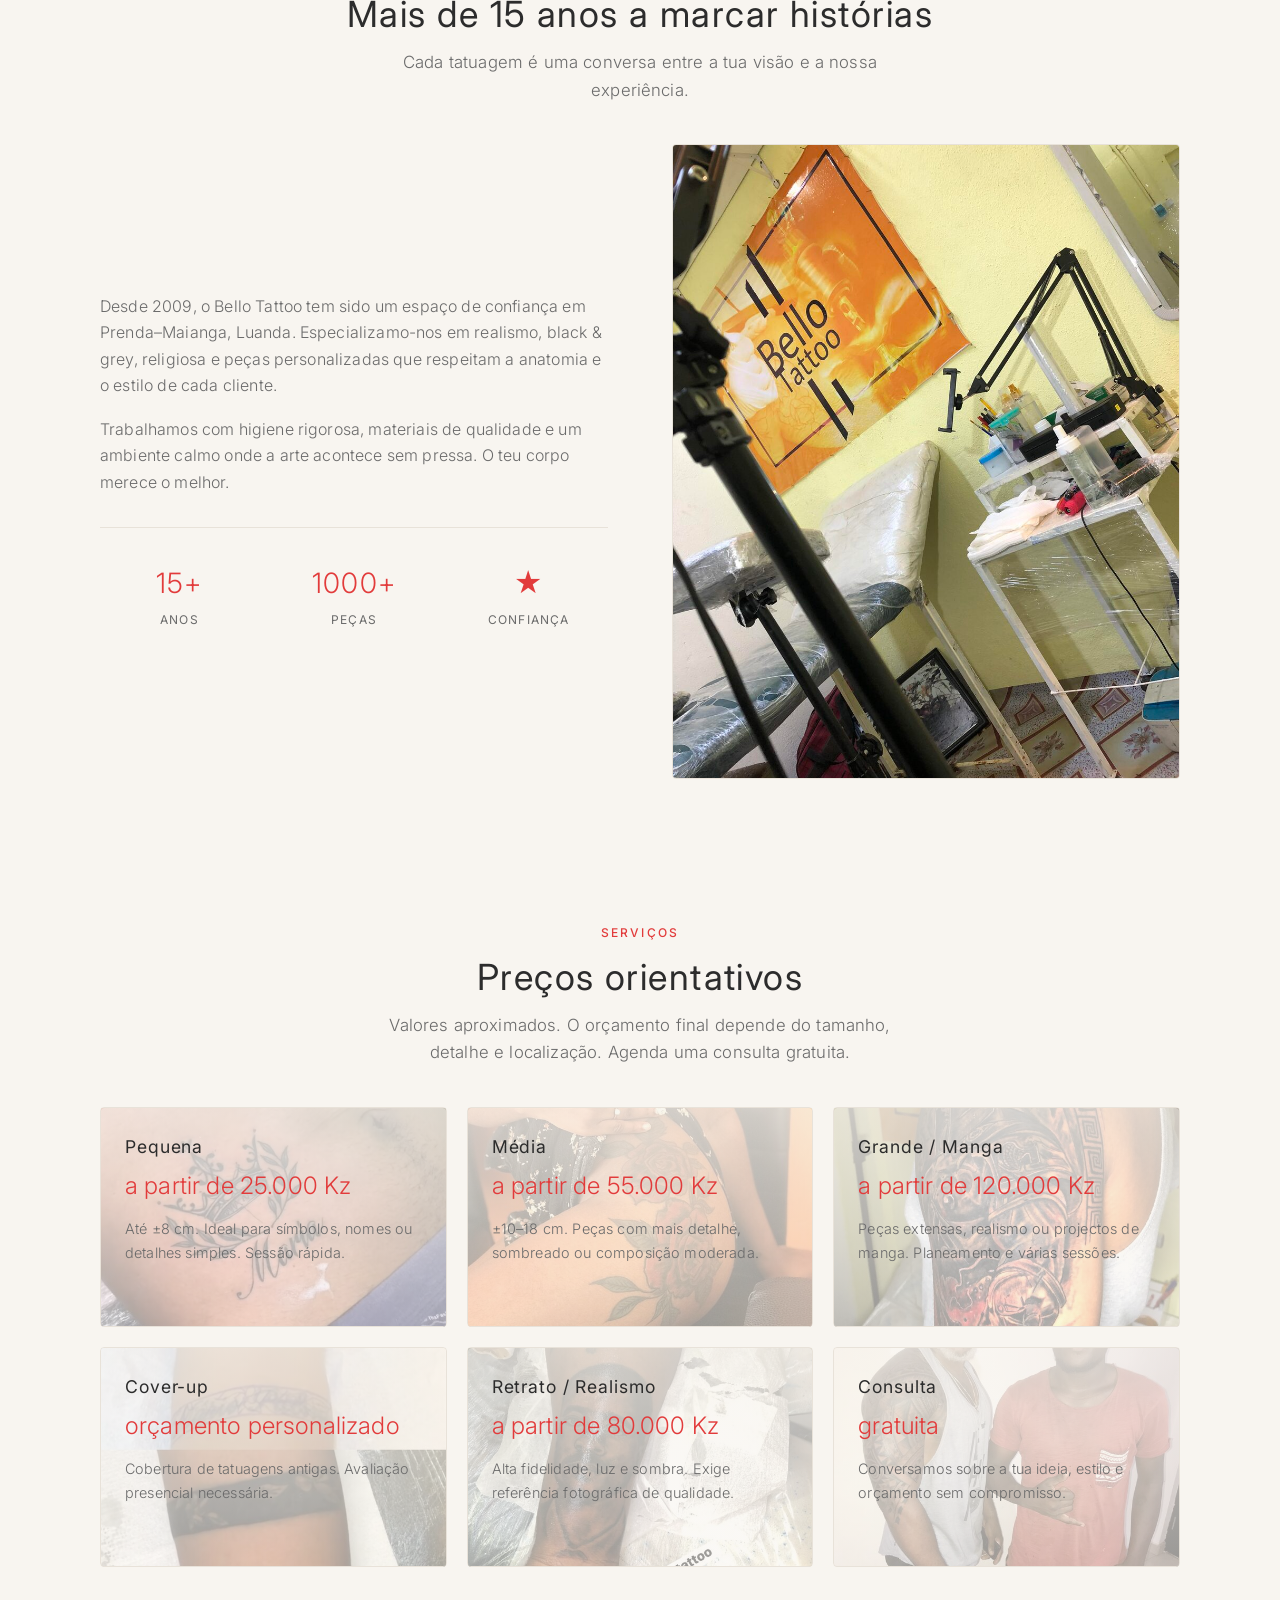
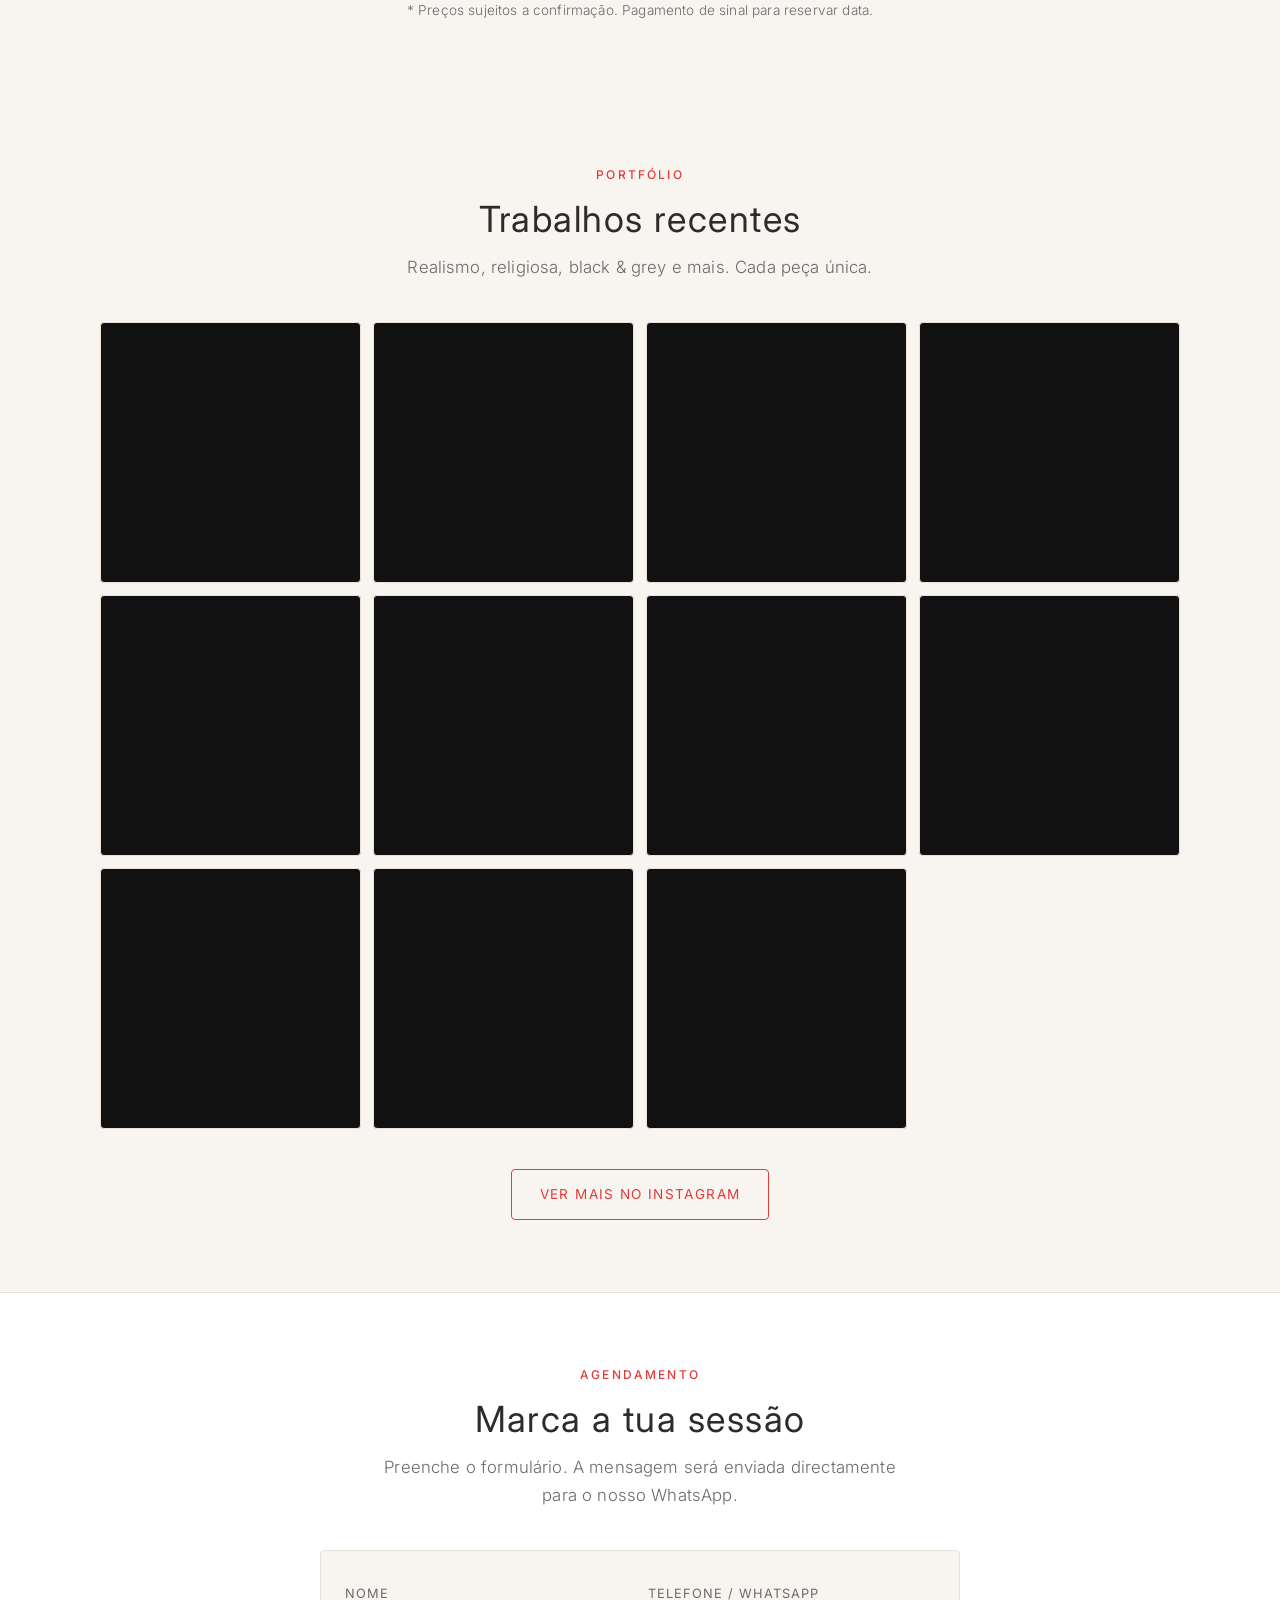
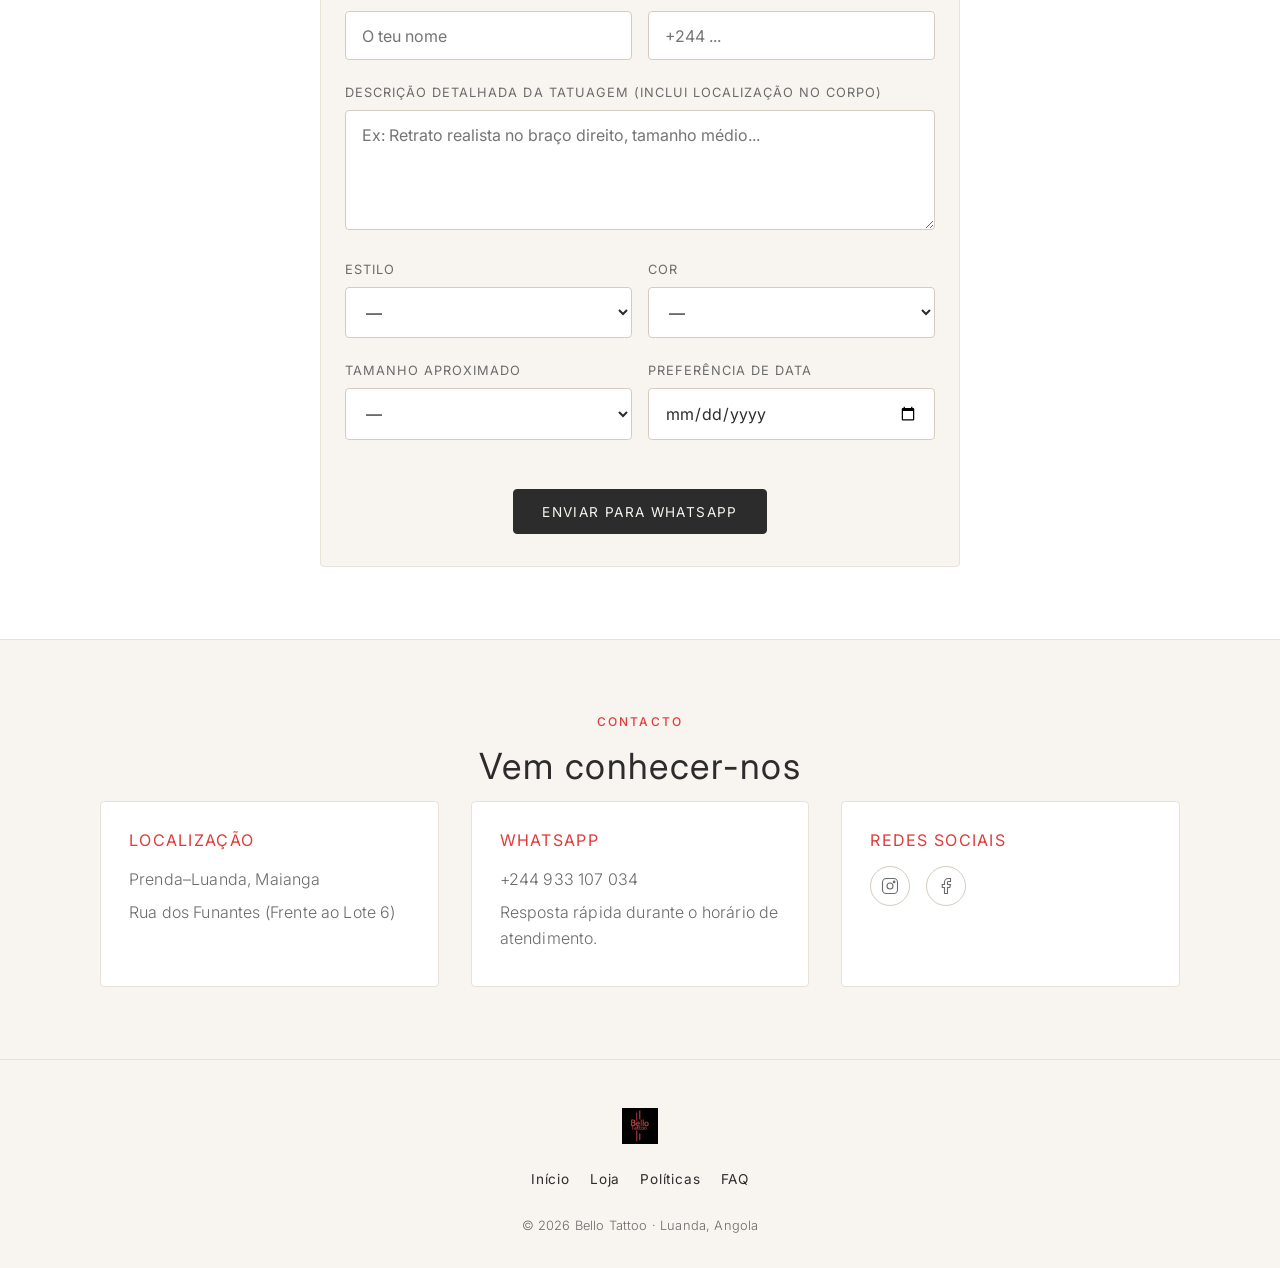
==== commit abeb219d: "Add files via upload" ====
--- a/Bello-Tattoo-Website/index.html
+++ b/Bello-Tattoo-Website/index.html
@@ -136,8 +136,8 @@
             <img src="images/store-image.jpg" alt="Produtos de aftercare Bello Tattoo" loading="lazy" />
           </div>
           <div class="store-card-body">
-            <span class="eyebrow lang-pt">Loja oficial</span>
-            <span class="eyebrow lang-en">Official store</span>
+            <span class="eyebrow lang-pt">Bello Tattoo Loja online</span>
+            <span class="eyebrow lang-en">Bello Tattoo Online Shop</span>
             <h3 class="lang-pt">Cuida da tua arte</h3>
             <h3 class="lang-en">Care for your art</h3>
             <p class="lang-pt">
@@ -298,28 +298,60 @@
 
         <div class="gallery-grid">
           <div class="gallery-item">
-            <video autoplay muted loop playsinline webkit-playsinline preload="metadata" poster="images/gallery-6.jpg" aria-label="Processo — águia e face">
-              <source src="videos/hero-1.mp4" type="video/mp4" />
-            </video>
-          </div>
-          <div class="gallery-item">
-            <video autoplay muted loop playsinline webkit-playsinline preload="metadata" poster="images/gallery-1.jpg" aria-label="Hulk realista">
-              <source src="videos/hero-2.mp4" type="video/mp4" />
-            </video>
-          </div>
-          <div class="gallery-item">
-            <video autoplay muted loop playsinline webkit-playsinline preload="metadata" poster="images/gallery-2.jpg" aria-label="Goku em processo">
-              <source src="videos/hero-3.mp4" type="video/mp4" />
-            </video>
-          </div>
-          <div class="gallery-item"><img src="images/gallery-1.jpg" alt="Tatuagem gladiador" loading="lazy" /></div>
-          <div class="gallery-item"><img src="images/gallery-2.jpg" alt="Tatuagem realista" loading="lazy" /></div>
-          <div class="gallery-item"><img src="images/gallery-3.jpg" alt="Tatuagem religiosa" loading="lazy" /></div>
-          <div class="gallery-item"><img src="images/gallery-4.jpg" alt="Tatuagem anjos" loading="lazy" /></div>
-          <div class="gallery-item"><img src="images/gallery-5.jpg" alt="Tatuagem anjos detalhe" loading="lazy" /></div>
-          <div class="gallery-item"><img src="images/gallery-6.jpg" alt="Tatuagem águia e face" loading="lazy" /></div>
-          <div class="gallery-item"><img src="images/gallery-7.jpg" alt="Tatuagem mãe e filha" loading="lazy" /></div>
-          <div class="gallery-item"><img src="images/studio.jpg" alt="Estúdio" loading="lazy" /></div>
+            <video autoplay muted loop playsinline webkit-playsinline preload="metadata" aria-label="Rosas watercolor no braço">
+              <source src="videos/portfolio-1.mp4" type="video/mp4" />
+            </video>
+          </div>
+          <div class="gallery-item">
+            <video autoplay muted loop playsinline webkit-playsinline preload="metadata" aria-label="Blessed — realismo black & grey">
+              <source src="videos/portfolio-2.mp4" type="video/mp4" />
+            </video>
+          </div>
+          <div class="gallery-item">
+            <video autoplay muted loop playsinline webkit-playsinline preload="metadata" aria-label="Lettering bíblico">
+              <source src="videos/portfolio-3.mp4" type="video/mp4" />
+            </video>
+          </div>
+          <div class="gallery-item">
+            <video autoplay muted loop playsinline webkit-playsinline preload="metadata" aria-label="Peito e ombro — escamas e padrão">
+              <source src="videos/portfolio-4.mp4" type="video/mp4" />
+            </video>
+          </div>
+          <div class="gallery-item">
+            <video autoplay muted loop playsinline webkit-playsinline preload="metadata" aria-label="Anjos realistas no antebraço">
+              <source src="videos/portfolio-5.mp4" type="video/mp4" />
+            </video>
+          </div>
+          <div class="gallery-item">
+            <video autoplay muted loop playsinline webkit-playsinline preload="metadata" aria-label="Borboletas e flores — processo">
+              <source src="videos/portfolio-6.mp4" type="video/mp4" />
+            </video>
+          </div>
+          <div class="gallery-item">
+            <video autoplay muted loop playsinline webkit-playsinline preload="metadata" aria-label="Terço no tornozelo e pé">
+              <source src="videos/portfolio-7.mp4" type="video/mp4" />
+            </video>
+          </div>
+          <div class="gallery-item">
+            <video autoplay muted loop playsinline webkit-playsinline preload="metadata" aria-label="Retrato, pomba e relógio">
+              <source src="videos/portfolio-8.mp4" type="video/mp4" />
+            </video>
+          </div>
+          <div class="gallery-item">
+            <video autoplay muted loop playsinline webkit-playsinline preload="metadata" aria-label="Borboleta e rosa — Rukaya">
+              <source src="videos/portfolio-9.mp4" type="video/mp4" />
+            </video>
+          </div>
+          <div class="gallery-item">
+            <video autoplay muted loop playsinline webkit-playsinline preload="metadata" aria-label="Lettering Kiamy com rosa">
+              <source src="videos/portfolio-10.mp4" type="video/mp4" />
+            </video>
+          </div>
+          <div class="gallery-item">
+            <video autoplay muted loop playsinline webkit-playsinline preload="metadata" aria-label="I Love Money — realismo">
+              <source src="videos/portfolio-11.mp4" type="video/mp4" />
+            </video>
+          </div>
         </div>
 
         <div class="gallery-cta">
--- a/Bello-Tattoo-Website/css/styles.css
+++ b/Bello-Tattoo-Website/css/styles.css
@@ -969,6 +969,52 @@
   margin-top: 0.75rem;
 }
 
+/* ---------- Feedback form ---------- */
+.feedback-section {
+  padding: 3.5rem 0;
+  border-top: 1px solid var(--border);
+  background: var(--bg-card);
+}
+
+.feedback-form {
+  margin-top: 1.5rem;
+}
+
+.star-rating {
+  display: flex;
+  gap: 0.35rem;
+  margin: 0.5rem 0 0.35rem;
+}
+
+.star-rating .star {
+  background: none;
+  border: none;
+  padding: 0.15rem;
+  cursor: pointer;
+  font-size: 1.85rem;
+  line-height: 1;
+  color: #d4cfc6;
+  transition: color 0.15s, transform 0.15s;
+  letter-spacing: 0.02em;
+}
+
+.star-rating .star:hover,
+.star-rating .star.is-hover {
+  color: #e23b3b;
+  transform: scale(1.08);
+}
+
+.star-rating .star.is-active {
+  color: #e23b3b;
+}
+
+.rating-hint {
+  font-size: 0.8rem;
+  color: var(--text-muted);
+  font-weight: 300;
+  margin: 0;
+}
+
 /* ---------- Aftercare steps ---------- */
 .aftercare-steps {
   display: grid;
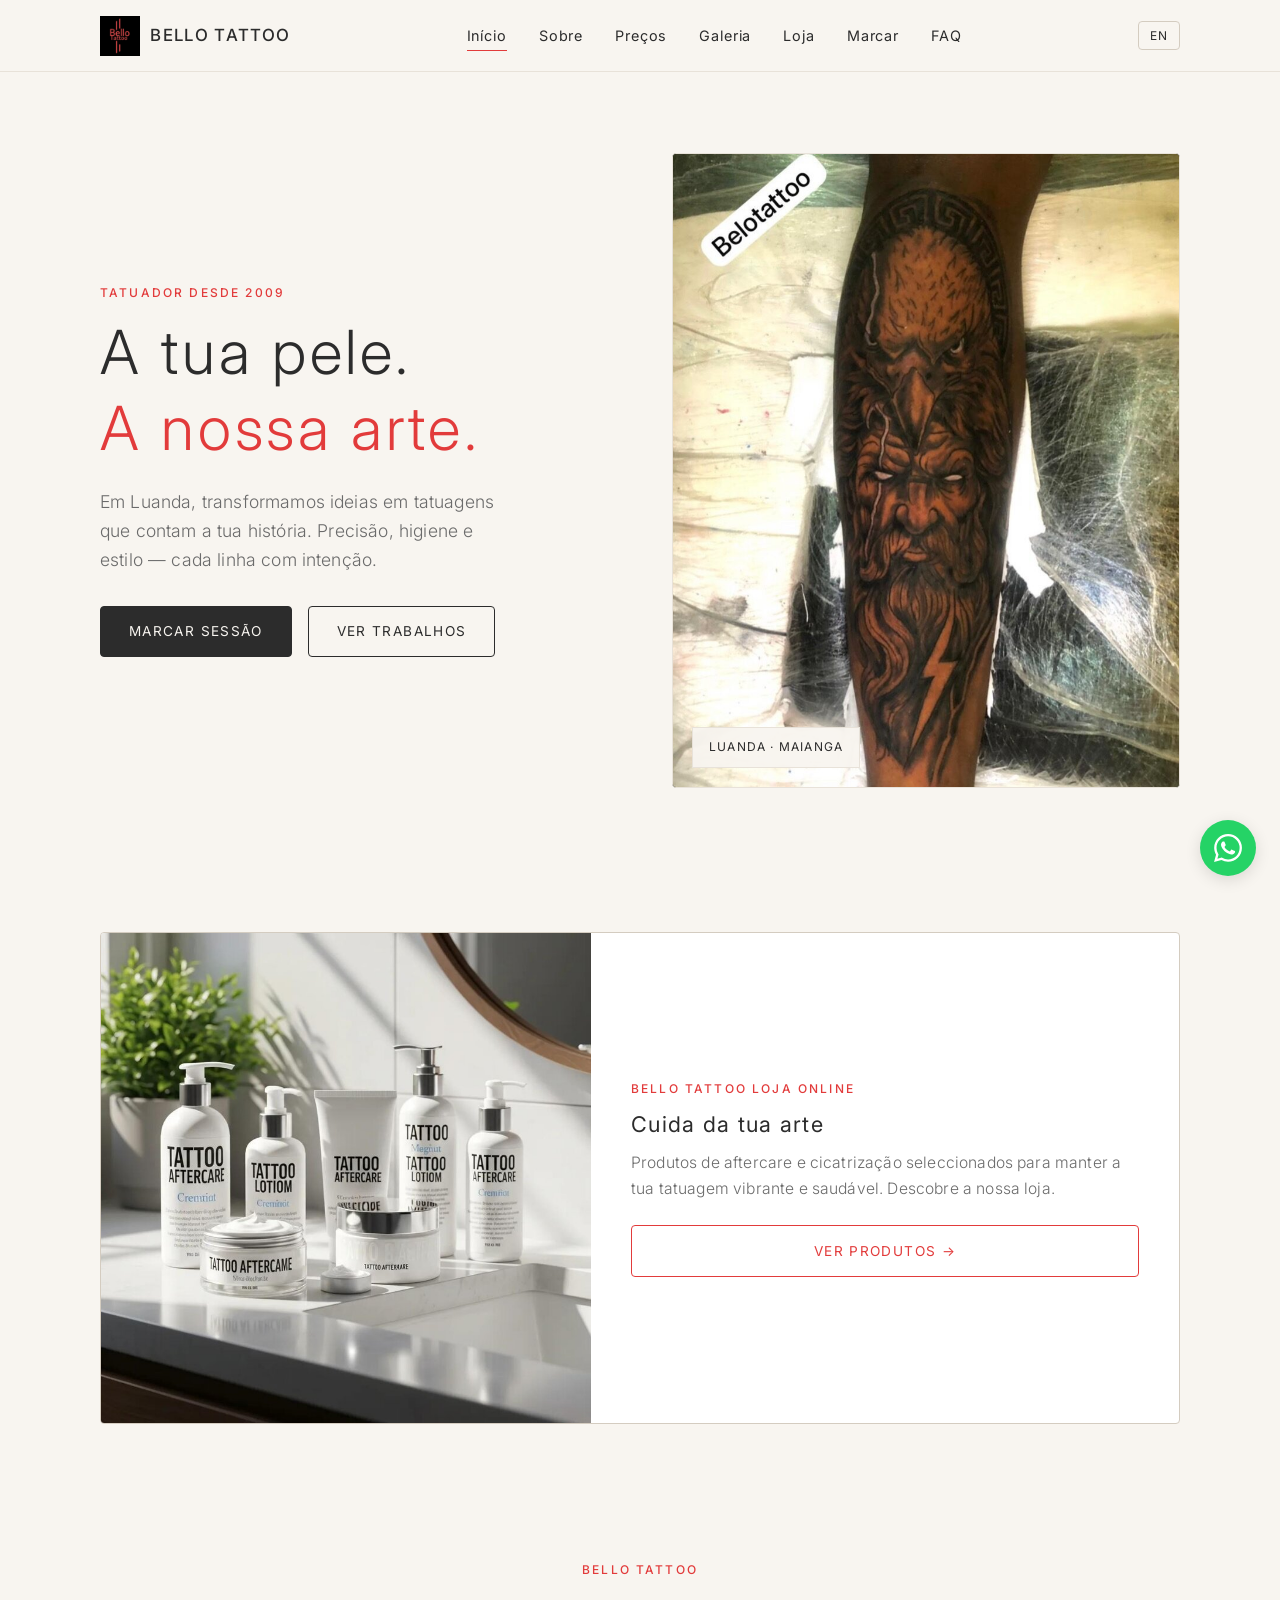
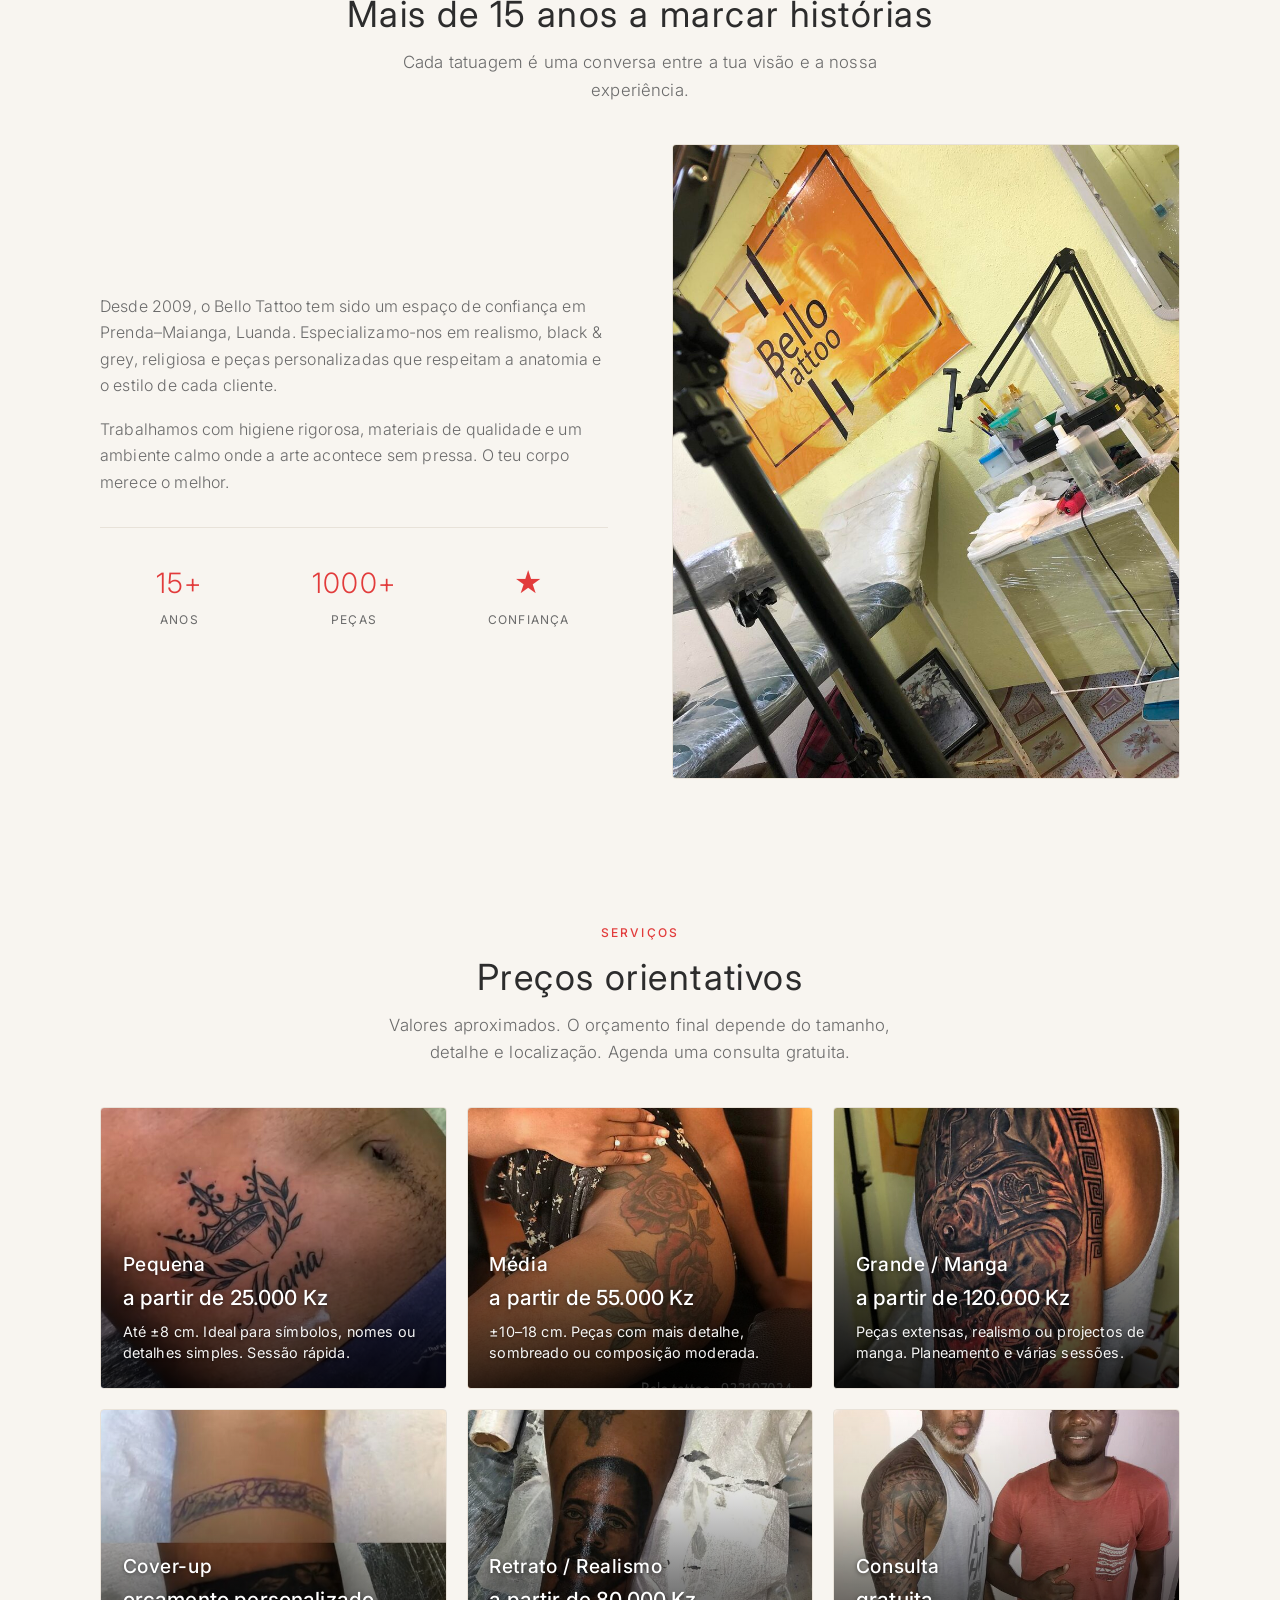
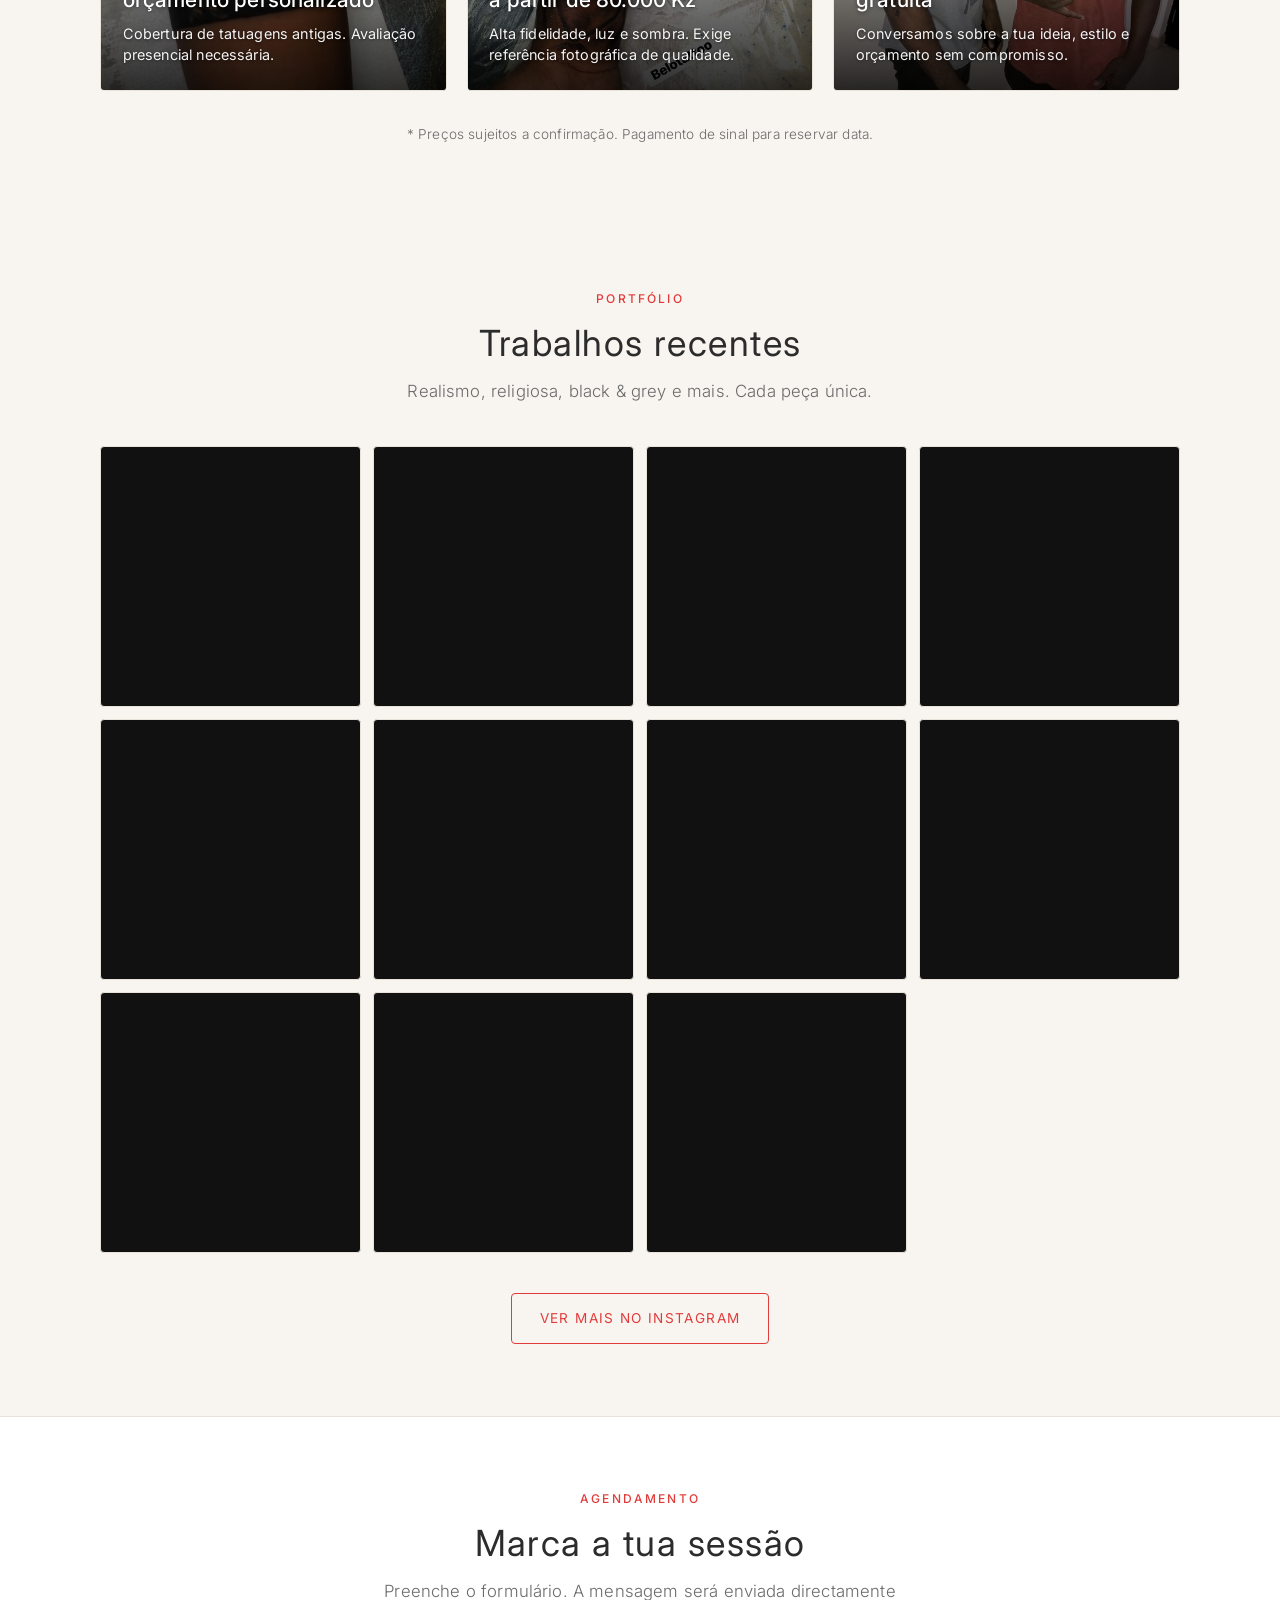
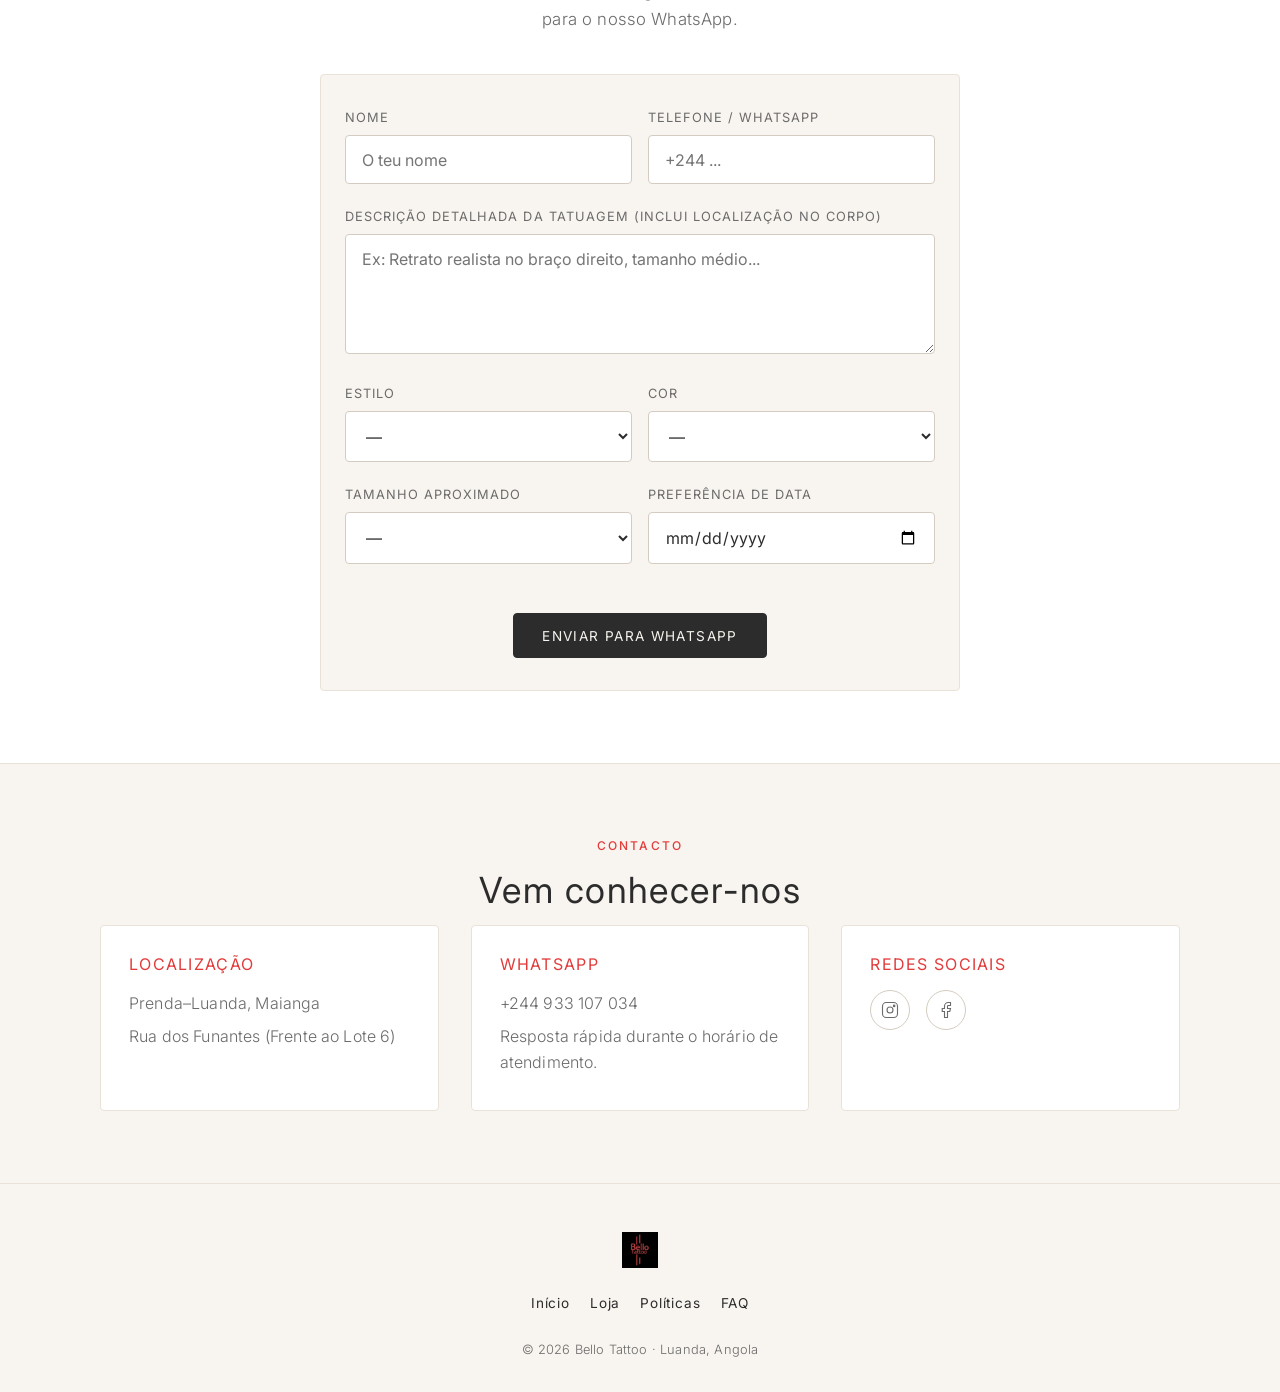
==== commit 60c11164: "Update index.html" ====
--- a/Bello-Tattoo-Website/index.html
+++ b/Bello-Tattoo-Website/index.html
@@ -104,7 +104,7 @@
             <video
               class="hero-video"
               muted playsinline webkit-playsinline
-              preload="metadata"
+              preload="auto"
               poster="images/gallery-1.jpg"
               data-index="1"
               aria-label="Bello Tattoo — Hulk realista"
@@ -114,7 +114,7 @@
             <video
               class="hero-video"
               muted playsinline webkit-playsinline
-              preload="metadata"
+              preload="auto"
               poster="images/gallery-2.jpg"
               data-index="2"
               aria-label="Bello Tattoo — Goku em sessão"
--- a/Bello-Tattoo-Website/css/styles.css
+++ b/Bello-Tattoo-Website/css/styles.css
@@ -548,19 +548,58 @@
   background-size: cover;
   background-position: center;
   background-repeat: no-repeat;
-}
-
+  min-height: 280px;
+}
+
+/* Bottom gradient only — photo clear on top (Fonseca-style) */
 .price-card.has-bg::before {
   content: "";
   position: absolute;
   inset: 0;
   background: linear-gradient(
-    180deg,
-    rgba(248, 245, 240, 0.82) 0%,
-    rgba(248, 245, 240, 0.72) 50%,
-    rgba(248, 245, 240, 0.62) 100%
+    to top,
+    rgba(0, 0, 0, 0.82) 0%,
+    rgba(0, 0, 0, 0.5) 38%,
+    rgba(0, 0, 0, 0.12) 70%,
+    rgba(0, 0, 0, 0) 100%
   );
   pointer-events: none;
+}
+
+.price-card.has-bg .price-card-inner {
+  position: relative;
+  z-index: 1;
+  padding: 1.5rem 1.35rem;
+  min-height: 280px;
+  display: flex;
+  flex-direction: column;
+  justify-content: flex-end;
+}
+
+.price-card.has-bg h3 {
+  font-size: 1.2rem;
+  font-weight: 500;
+  margin-bottom: 0.3rem;
+  letter-spacing: 0.03em;
+  color: #ffffff;
+  text-shadow: 0 1px 4px rgba(0, 0, 0, 0.55);
+}
+
+.price-card.has-bg .price {
+  font-size: 1.3rem;
+  font-weight: 500;
+  color: #ffffff;
+  margin-bottom: 0.45rem;
+  text-shadow: 0 1px 4px rgba(0, 0, 0, 0.5);
+}
+
+.price-card.has-bg p {
+  font-size: 0.9rem;
+  color: rgba(255, 255, 255, 0.95);
+  font-weight: 400;
+  line-height: 1.45;
+  text-shadow: 0 1px 3px rgba(0, 0, 0, 0.5);
+  margin: 0;
 }
 
 .price-card-inner {
